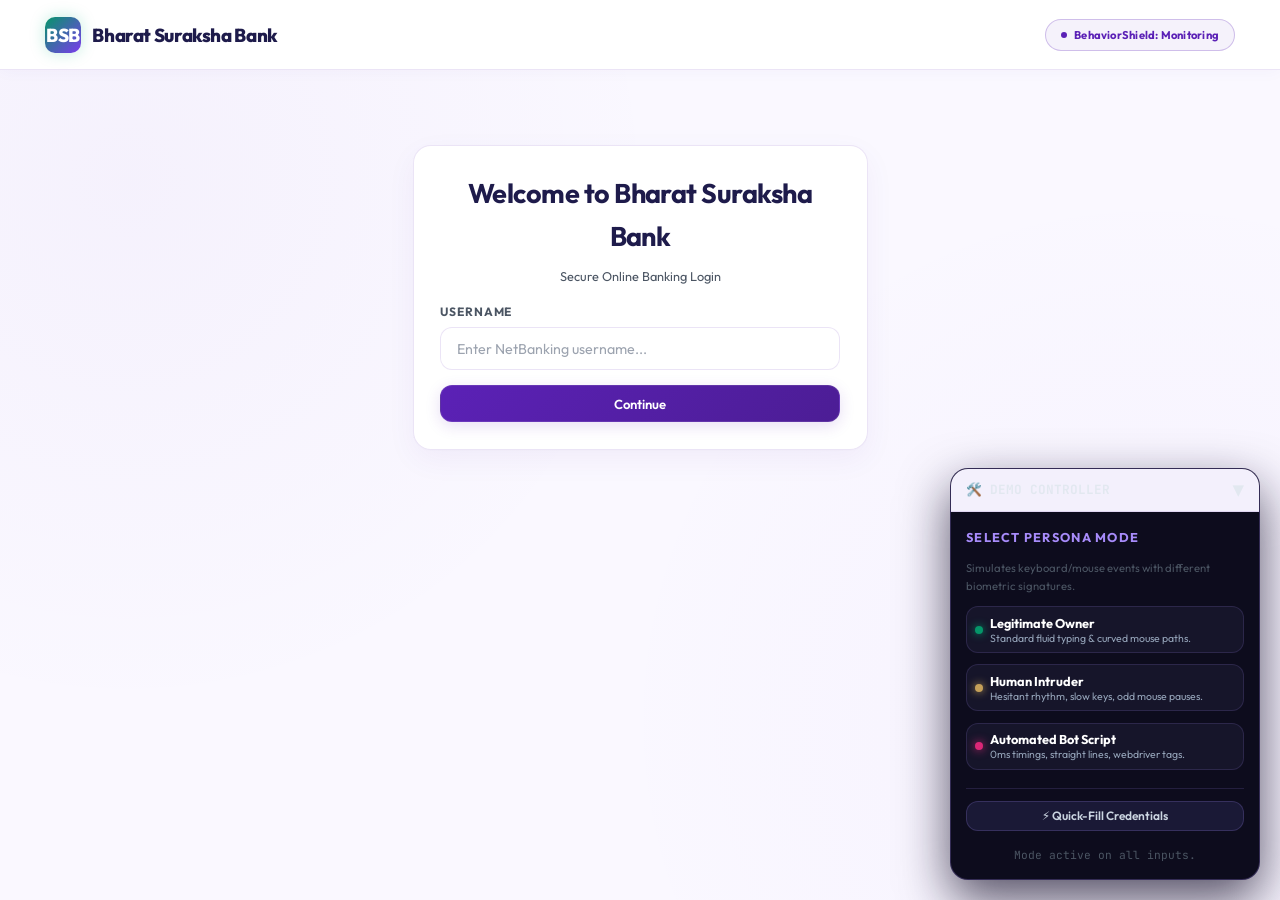
==== static/bank.html @ b4a2966f "Redesign Bharat Suraksha Bank Portal style to Deep Premium Purple & Gold, upgrade SOC Dashboard layo" ====
<!DOCTYPE html>
<html lang="en">
<head>
  <meta charset="UTF-8">
  <meta name="viewport" content="width=device-width, initial-scale=1.0">
  <title>Bharat Suraksha Bank — Premium Internet Banking</title>
  <link rel="stylesheet" href="/static/css/style.css?v=4">
  <style>
    /* Premium layout overrides */
    .bank-logo {
      width: 36px;
      height: 36px;
      border-radius: 10px;
      background: linear-gradient(135deg, var(--green), var(--cyan));
      display: flex;
      align-items: center;
      justify-content: center;
      font-weight: 800;
      color: #fff;
      box-shadow: 0 0 15px rgba(16, 185, 129, 0.25);
    }
    .bank-header {
      background: linear-gradient(180deg, #070e1b 0%, #030712 100%);
      border-bottom: 1px solid var(--border);
      padding: 1rem 2rem;
    }
    .enroll-path-canvas {
      width: 100%;
      height: 150px;
      border: 1px dashed var(--border-light);
      background: var(--bg-input);
      border-radius: var(--radius);
      margin: 1rem 0;
      position: relative;
      cursor: crosshair;
    }
    .path-label {
      position: absolute;
      top: 50%;
      left: 50%;
      transform: translate(-50%, -50%);
      color: var(--text-muted);
      pointer-events: none;
      font-size: 0.85rem;
      font-weight: 500;
    }
    /* Floating Demo Simulator Panel */
    .demo-controller {
      position: fixed;
      bottom: 20px;
      right: 20px;
      width: 310px;
      background: rgba(8, 15, 30, 0.85);
      border: 1px solid rgba(6, 182, 212, 0.25);
      box-shadow: 0 15px 45px rgba(0, 0, 0, 0.75);
      border-radius: var(--radius-lg);
      z-index: 999;
      backdrop-filter: blur(20px);
      -webkit-backdrop-filter: blur(20px);
      transition: transform 0.3s ease;
    }
    .demo-controller.collapsed {
      transform: translateY(calc(100% - 40px));
    }
    .demo-ctrl-header {
      padding: 0.6rem 1rem;
      background: var(--bg-card-alt);
      border-bottom: 1px solid var(--border);
      display: flex;
      justify-content: space-between;
      align-items: center;
      cursor: pointer;
      border-top-left-radius: calc(var(--radius-lg) - 1px);
      border-top-right-radius: calc(var(--radius-lg) - 1px);
    }
    .demo-ctrl-body {
      padding: 1rem;
      display: flex;
      flex-direction: column;
      gap: 0.75rem;
    }
    .sim-mode-btn {
      display: flex;
      align-items: center;
      gap: 0.5rem;
      padding: 0.5rem;
      background: var(--bg-input);
      border: 1px solid var(--border);
      border-radius: var(--radius);
      cursor: pointer;
      transition: all 0.2s;
      text-align: left;
      width: 100%;
    }
    .sim-mode-btn:hover {
      border-color: var(--brand);
    }
    .sim-mode-btn.active {
      border-color: var(--brand);
      background: rgba(59, 130, 246, 0.1);
    }
    .sim-mode-title {
      font-size: 0.85rem;
      font-weight: 700;
      color: var(--text-primary);
    }
    .sim-mode-desc {
      font-size: 0.7rem;
      color: var(--text-secondary);
    }
    .live-sdk-status {
      border-top: 1px solid var(--border);
      padding-top: 0.75rem;
      margin-top: 0.5rem;
    }
    /* Redesigned Fullscreen Dashboard layout */
    .dashboard-layout {
      display: flex;
      height: calc(100vh - 64px);
      overflow: hidden;
      width: 100%;
    }
    .dashboard-content-area {
      flex: 1;
      overflow-y: auto;
      padding: 2rem;
      background: var(--bg-base);
    }
    .deposit-val {
      font-size: 1.5rem;
      font-weight: 700;
      font-family: var(--font-mono);
      color: var(--text-primary);
      margin-top: 0.25rem;
    }
    .deposit-label {
      font-size: 0.75rem;
      color: var(--text-secondary);
      text-transform: uppercase;
      letter-spacing: 0.05em;
    }
  </style>
</head>
<body class="bank-page">

  <!-- Main Bank Header Navigation -->
  <header class="navbar">
    <div class="navbar-brand">
      <div class="bank-logo">BSB</div>
      <span>Bharat Suraksha Bank</span>
    </div>
    <div class="navbar-actions">
      <div class="shield-badge" id="sdk-status-badge">
        <div class="shield-dot"></div>
        <span id="sdk-status-text">BehaviorShield: Monitoring</span>
      </div>
      <button class="btn btn-ghost btn-sm" id="logout-btn" style="display: none;">Logout</button>
    </div>
  </header>

  <!-- ==========================================
       1. AUTH CONTAINER (CENTERED CARDS)
       ========================================== -->
  <div id="auth-container" style="max-width: 500px; margin: 5rem auto 0; padding: 0 1.5rem;">
    
    <!-- VIEW 0: USERNAME SEARCH & GATE -->
    <div id="username-view" class="card card-glass">
      <h2 class="mb-2 text-center">Welcome to Bharat Suraksha Bank</h2>
      <p class="text-muted text-center text-sm mb-4">Secure Online Banking Login</p>
      
      <div class="form-group mb-4">
        <label class="form-label" for="start-username">Username</label>
        <input type="text" id="start-username" class="form-input" placeholder="Enter NetBanking username..." autocomplete="off" required>
      </div>

      <button id="btn-next-step" class="btn btn-primary btn-block">Continue</button>
    </div>

    <!-- VIEW 1: ENROLLMENT WIZARD -->
    <div id="enroll-view" class="card card-glass hidden">
      <h2 class="mb-2">Biometric Enrollment</h2>
      <p class="text-muted text-sm mb-4">
        Bharat Suraksha Bank requires a one-time typing signature to secure your account. Please type the passphrase exactly as shown 5 times.
      </p>

      <div class="text-center mb-4">
        <h5 class="mb-1">Target Passphrase</h5>
        <div id="enroll-passphrase-display" class="text-mono text-brand fw-700 text-xl" style="background: var(--bg-surface); padding: 0.6rem; border-radius: var(--radius);">
          SecureAuth@India1
        </div>
      </div>

      <div class="form-group mb-3">
        <div class="flex justify-between items-center">
          <label class="form-label" for="enroll-input">Type passphrase</label>
          <span class="text-mono text-xs text-secondary" id="enroll-progress-text">Sample 0/5</span>
        </div>
        <input type="text" id="enroll-input" class="form-input text-center text-mono" autocomplete="off" placeholder="Type here and press Enter...">
      </div>

      <div class="score-bar mb-4">
        <div id="enroll-progress-bar" class="score-bar-fill green" style="width: 0%;"></div>
      </div>

      <!-- Mouse tracing container -->
      <div id="enroll-mouse-step" class="hidden mt-4">
        <h5 class="mb-1">Biometric Mouse Calibration</h5>
        <p class="text-muted text-xs">Trace the curved coordinate path from START to END to record cursor rhythm.</p>
        <div class="enroll-path-canvas" id="mouse-path-area" style="overflow: hidden;">
          <span class="path-label" id="path-instruction-label" style="font-family: var(--font-mono); font-size: 0.72rem; text-transform: uppercase; letter-spacing: 0.1em; color: var(--cyan); z-index: 10;">Trace curve left to right</span>
          <svg viewBox="0 0 560 150" width="100%" height="150" style="position: absolute; top:0; left:0;">
            <!-- Grid Lines -->
            <line x1="0" y1="25" x2="560" y2="25" stroke="rgba(6, 182, 212, 0.06)" stroke-width="1"/>
            <line x1="0" y1="50" x2="560" y2="50" stroke="rgba(6, 182, 212, 0.06)" stroke-width="1"/>
            <line x1="0" y1="75" x2="560" y2="75" stroke="rgba(6, 182, 212, 0.09)" stroke-width="1"/>
            <line x1="0" y1="100" x2="560" y2="100" stroke="rgba(6, 182, 212, 0.06)" stroke-width="1"/>
            <line x1="0" y1="125" x2="560" y2="125" stroke="rgba(6, 182, 212, 0.06)" stroke-width="1"/>
            
            <line x1="80" y1="0" x2="80" y2="150" stroke="rgba(6, 182, 212, 0.06)" stroke-width="1"/>
            <line x1="160" y1="0" x2="160" y2="150" stroke="rgba(6, 182, 212, 0.06)" stroke-width="1"/>
            <line x1="240" y1="0" x2="240" y2="150" stroke="rgba(6, 182, 212, 0.06)" stroke-width="1"/>
            <line x1="320" y1="0" x2="320" y2="150" stroke="rgba(6, 182, 212, 0.06)" stroke-width="1"/>
            <line x1="400" y1="0" x2="400" y2="150" stroke="rgba(6, 182, 212, 0.06)" stroke-width="1"/>
            <line x1="480" y1="0" x2="480" y2="150" stroke="rgba(6, 182, 212, 0.06)" stroke-width="1"/>

            <!-- S-Curve Path -->
            <path id="calibration-svg-path" d="M 40 75 Q 150 20 280 75 T 520 75" stroke="var(--border-bright)" stroke-width="2.5" fill="none" stroke-dasharray="6 4"/>
            
            <!-- START radar marker -->
            <circle cx="40" cy="75" r="18" stroke="var(--cyan)" stroke-width="1" fill="none" stroke-dasharray="4 2" style="opacity: 0.5; transform-origin: 40px 75px; animation: spin 8s linear infinite;"/>
            <circle id="calibration-ball" cx="40" cy="75" r="9" fill="var(--cyan)" style="box-shadow: 0 0 10px var(--cyan);"/>
            <text x="22" y="106" fill="var(--cyan)" font-family="var(--font-mono)" font-size="9" font-weight="700" letter-spacing="0.05em">START</text>

            <!-- END radar marker -->
            <circle cx="520" cy="75" r="18" stroke="var(--brand)" stroke-width="1" fill="none" stroke-dasharray="4 2" style="opacity: 0.5; transform-origin: 520px 75px; animation: spin 8s linear infinite;"/>
            <circle cx="520" cy="75" r="9" fill="var(--brand)"/>
            <text x="506" y="106" fill="var(--brand)" font-family="var(--font-mono)" font-size="9" font-weight="700" letter-spacing="0.05em">END</text>
            
            <!-- Dynamic user drawing trace -->
            <path id="dynamic-trace-path" d="" stroke="var(--green)" stroke-width="2.5" fill="none" style="opacity: 0.8; stroke-linecap: round;"/>
          </svg>
        </div>
        <div id="calibration-success" class="text-sm text-center text-mono hidden" style="color: var(--green); font-weight: 700;">✓ Mouse signature calibrated successfully</div>
      </div>

      <div class="flex gap-3 mt-4">
        <button id="enroll-cancel" class="btn btn-secondary btn-block">Back</button>
        <button id="enroll-complete-btn" class="btn btn-primary btn-block" disabled>Register Profile</button>
      </div>
    </div>

    <!-- VIEW 2: LOGIN VIEW -->
    <div id="login-view" class="card card-glass hidden">
      <h2 class="mb-2 text-center">Verify Credentials</h2>
      <p id="login-message" class="text-muted text-center text-sm mb-4">Complete authentication to enter.</p>
      
      <div class="form-group mb-3">
        <label class="form-label" for="login-username-readonly">Username</label>
        <input type="text" id="login-username-readonly" class="form-input" readonly>
      </div>

      <div class="form-group mb-4">
        <label class="form-label" for="login-password">Passphrase</label>
        <input type="password" id="login-password" class="form-input text-mono" placeholder="Type enrolled passphrase..." autocomplete="off" required>
      </div>

      <div class="flex gap-3">
        <button id="login-back" class="btn btn-secondary btn-block">Back</button>
        <button id="login-submit" class="btn btn-primary btn-block">Log In</button>
      </div>
    </div>

  </div>

  <!-- ==========================================
       2. REDESIGNED FULL DASHBOARD CONTAINER
       ========================================== -->
  <div id="portal-view" class="dashboard-layout hidden">
    
    <!-- Left Navigation Menu -->
    <aside class="sidebar bank-nav-sidebar">
      <div class="sidebar-header" style="margin-top: 0;">NetBanking Menu</div>
      <nav class="sidebar-nav">
        <div class="bank-sidebar-item active" id="tab-nav-dashboard">
          🏠 Overview Dashboard
        </div>
        <div class="bank-sidebar-item" id="tab-nav-transfer">
          💸 Send Money
        </div>
        <div class="bank-sidebar-item" id="tab-nav-payees">
          👥 Manage Payees
        </div>
        <div class="bank-sidebar-item" id="tab-nav-statements">
          📄 Account Statements
        </div>
      </nav>

      <!-- Mini Security Health Widget -->
      <div class="mini-security-widget mt-8">
        <div class="flex justify-between items-center mb-2">
          <span class="text-xs fw-600 text-secondary uppercase">Behavior Shield</span>
          <span id="live-risk-badge" class="badge badge-green">Green</span>
        </div>
        <div class="flex items-end gap-1 mb-2">
          <span id="live-risk-score" class="score-number green" style="font-size: 2rem;">0.0</span>
          <span class="text-muted text-xs">/ 100</span>
        </div>
        <div class="score-bar">
          <div id="live-risk-bar" class="score-bar-fill green" style="width: 0%;"></div>
        </div>
        <div class="text-xs text-muted mt-2 text-mono">
          Sampling every <span id="live-interval-text">30</span>s
        </div>
      </div>
    </aside>

    <!-- Main Content Panel -->
    <main class="dashboard-content-area">
      
      <!-- TAB 1: OVERVIEW DASHBOARD -->
      <div id="page-dashboard" class="flex flex-col gap-6">
        
        <!-- Welcome banner -->
        <div class="card card-glass" style="background: linear-gradient(90deg, #0d2354 0%, #081224 100%);">
          <h2 style="color: #fff;">Welcome back, <span id="hello-user">Customer</span></h2>
          <p class="text-sm text-secondary">Secured continuously by Solaris BehaviorShield. Last login: Today from registered device.</p>
        </div>

        <!-- Account Sum Grid -->
        <div class="bank-summary-grid">
          <div class="deposit-card">
            <span class="deposit-label">Savings Account (Primary)</span>
            <div class="deposit-val balance-amount">₹ 4,23,891.50</div>
            <p class="text-xs text-muted mt-1">A/C: ******7129</p>
          </div>
          <div class="deposit-card">
            <span class="deposit-label">Current Account (Business)</span>
            <div class="deposit-val">₹ 12,85,910.00</div>
            <p class="text-xs text-muted mt-1">A/C: ******8904</p>
          </div>
          <div class="deposit-card">
            <span class="deposit-label">Vishwa Term Deposit</span>
            <div class="deposit-val">₹ 5,00,000.00</div>
            <p class="text-xs text-muted mt-1">Matures: 12 Dec 2026</p>
          </div>
        </div>

        <!-- Layout column splitting -->
        <div class="grid-2">
          
          <!-- Recent Transactions -->
          <div class="card">
            <h4 class="mb-3">Recent Transactions</h4>
            <table class="data-table">
              <thead>
                <tr>
                  <th>Date</th>
                  <th>Details</th>
                  <th>Amount</th>
                  <th>Status</th>
                </tr>
              </thead>
              <tbody id="transaction-rows">
                <!-- Injected dynamically -->
              </tbody>
            </table>
          </div>

          <!-- Quick Actions / Utilities -->
          <div class="card">
            <h4 class="mb-3">Quick Utilities</h4>
            <div class="quick-actions">
              <button class="quick-action-btn" onclick="switchBankTab('transfer')">
                <span class="icon">💸</span>
                <span>Send Money</span>
              </button>
              <button class="quick-action-btn" onclick="switchBankTab('payees')">
                <span class="icon">➕</span>
                <span>Add Payee</span>
              </button>
              <button class="quick-action-btn" onclick="switchBankTab('statements')">
                <span class="icon">📄</span>
                <span>Statements</span>
              </button>
              <button class="quick-action-btn" id="btn-mock-support" onclick="alert('Secured session support connected.')">
                <span class="icon">📞</span>
                <span>Help Desk</span>
              </button>
            </div>

            <!-- Loan summary box -->
            <div class="mt-4 p-4" style="background: var(--bg-card-alt); border-radius: var(--radius-lg); border: 1px solid var(--border);">
              <div class="flex justify-between text-sm mb-1">
                <strong>Home Loan Repayment</strong>
                <span class="text-mono">₹ 14,35,000 / ₹ 20,000,000</span>
              </div>
              <div class="score-bar">
                <div class="score-bar-fill blue" style="width: 71%;"></div>
              </div>
            </div>
          </div>

        </div>
      </div>

      <!-- TAB 2: SEND MONEY -->
      <div id="page-transfer" class="card card-glass hidden" style="max-width: 650px;">
        <h2 class="mb-2">Fund Transfer Portal</h2>
        <p class="text-sm text-secondary mb-4">Transfer funds instantly via IMPS, NEFT, or RTGS.</p>

        <div class="form-group mb-3">
          <label class="form-label">Transfer Method</label>
          <select id="tx-method" class="form-input">
            <option value="IMPS">IMPS (Immediate Transfer)</option>
            <option value="NEFT">NEFT (National Electronic Fund Transfer)</option>
            <option value="RTGS">RTGS (Large Value Transfer)</option>
          </select>
        </div>

        <div class="form-group mb-3">
          <label class="form-label">Select Registered Payee</label>
          <select id="tx-payee-select" class="form-input">
            <!-- Loaded dynamically from registry -->
          </select>
        </div>

        <div class="form-group mb-3">
          <label class="form-label" for="tx-amount">Transfer Amount (INR)</label>
          <input type="number" id="tx-amount" class="form-input text-mono" placeholder="₹ Enter amount to transfer..." autocomplete="off">
        </div>

        <div class="form-group mb-4">
          <label class="form-label" for="tx-desc">Description / Remarks</label>
          <input type="text" id="tx-desc" class="form-input" placeholder="e.g., Monthly Rent Payment" autocomplete="off">
        </div>

        <button id="tx-submit" class="btn btn-primary btn-block">Authorize & Transfer Funds</button>
      </div>

      <!-- TAB 3: MANAGE PAYEES -->
      <div id="page-payees" class="flex flex-col gap-6 hidden">
        <div class="card card-glass" style="max-width: 600px;">
          <h2 class="mb-2">Add New Payee</h2>
          <p class="text-sm text-secondary mb-4">Register new accounts for transaction routing.</p>

          <div class="form-group mb-3">
            <label class="form-label" for="new-payee-name">Payee Account Name</label>
            <input type="text" id="new-payee-name" class="form-input" placeholder="Enter full name..." autocomplete="off">
          </div>

          <div class="form-group mb-3">
            <label class="form-label" for="new-payee-account">Account Number</label>
            <input type="text" id="new-payee-account" class="form-input text-mono" placeholder="Enter bank account number..." autocomplete="off">
          </div>

          <div class="form-group mb-3">
            <label class="form-label" for="new-payee-ifsc">IFSC Code</label>
            <input type="text" id="new-payee-ifsc" class="form-input text-mono" placeholder="e.g. SBIN0001802" autocomplete="off">
          </div>

          <div class="form-group mb-4">
            <label class="form-label" for="new-payee-limit">Maximum Transfer Limit (INR)</label>
            <input type="number" id="new-payee-limit" class="form-input text-mono" placeholder="e.g. 50000" autocomplete="off">
          </div>

          <button id="btn-add-payee" class="btn btn-primary btn-block">Register Payee</button>
        </div>

        <div class="card">
          <h3 class="mb-3">Registered Payee List</h3>
          <div class="payee-grid" id="payee-list-container">
            <!-- Loaded dynamically -->
          </div>
        </div>
      </div>

      <!-- TAB 4: ACCOUNT STATEMENTS -->
      <div id="page-statements" class="flex flex-col gap-4 hidden">
        <div class="card">
          <h2 class="mb-1">Detailed Account Statement</h2>
          <p class="text-sm text-secondary mb-4">Query and search transaction histories.</p>

          <!-- Filter bar -->
          <div class="statement-filter-bar">
            <div class="form-group" style="flex: 1; min-width: 200px;">
              <input type="text" id="stmt-search" class="form-input" placeholder="Search description..." autocomplete="off">
            </div>
            <div class="form-group" style="min-width: 150px;">
              <select id="stmt-filter" class="form-input">
                <option value="ALL">All Transactions</option>
                <option value="DEBIT">Debit Entries Only</option>
                <option value="CREDIT">Credit Entries Only</option>
              </select>
            </div>
            <button id="stmt-download" class="btn btn-secondary">📥 Mock PDF Statement</button>
          </div>

          <!-- Statements table -->
          <table class="data-table">
            <thead>
              <tr>
                <th>Transaction Date</th>
                <th>Transaction Reference ID</th>
                <th>Description</th>
                <th>Debit (₹)</th>
                <th>Credit (₹)</th>
                <th>Result</th>
              </tr>
            </thead>
            <tbody id="statements-table-body">
              <!-- Loaded dynamically -->
            </tbody>
          </table>
        </div>
      </div>

    </main>

  </div>

  <!-- ==========================================
       3. FLOATING DEVELOPER SIMULATOR PANEL
       ========================================== -->
  <aside class="demo-controller" id="demo-widget">
    <div class="demo-ctrl-header" id="demo-widget-toggle">
      <span class="text-mono fw-700 text-sm">🛠️ DEMO CONTROLLER</span>
      <span id="demo-toggle-icon">▼</span>
    </div>
    
    <div class="demo-ctrl-body">
      <h5 class="mb-1">Select Persona Mode</h5>
      <p class="text-muted text-xs">Simulates keyboard/mouse events with different biometric signatures.</p>

      <button class="sim-mode-btn active" data-persona="owner">
        <span class="status-dot dot-green"></span>
        <div>
          <div class="sim-mode-title">Legitimate Owner</div>
          <div class="sim-mode-desc">Standard fluid typing & curved mouse paths.</div>
        </div>
      </button>

      <button class="sim-mode-btn" data-persona="intruder">
        <span class="status-dot dot-amber"></span>
        <div>
          <div class="sim-mode-title">Human Intruder</div>
          <div class="sim-mode-desc">Hesitant rhythm, slow keys, odd mouse pauses.</div>
        </div>
      </button>

      <button class="sim-mode-btn" data-persona="bot">
        <span class="status-dot dot-red"></span>
        <div>
          <div class="sim-mode-title">Automated Bot Script</div>
          <div class="sim-mode-desc">0ms timings, straight lines, webdriver tags.</div>
        </div>
      </button>

      <div class="live-sdk-status">
        <button id="btn-quick-fill" class="btn btn-secondary btn-sm btn-block">⚡ Quick-Fill Credentials</button>
        <div id="sim-telemetry-hud" class="mt-2 p-2 text-xs text-mono" style="background: var(--bg-input); border: 1px solid var(--border); border-radius: var(--radius-sm); color: var(--cyan); display: none;">
          <div class="flex justify-between"><span>Key Speed:</span><span><strong id="sim-key-speed">-</strong> CPM</span></div>
          <div class="flex justify-between"><span>Avg Dwell:</span><span><strong id="sim-avg-dwell">-</strong> ms</span></div>
        </div>
      </div>
      
      <div class="text-xs text-muted text-center text-mono mt-1">
        Mode active on all inputs.
      </div>
    </div>
  </aside>

  <!-- ==========================================
       4. MODAL OVERLAYS (FREEZE, CHALLENGE, OTP)
       ========================================== -->

  <!-- Fullscreen Matrix Freeze -->
  <div id="freeze-overlay" class="freeze-overlay hidden">
    <div class="freeze-box">
      <div class="freeze-icon">🚨</div>
      <h2>Session Frozen</h2>
      <p>Continuous biometric checks detected highly anomalous keystroke and mouse rhythms during this session.</p>
      <p class="text-sm">Bharat Suraksha Bank security engine has locked this session to prevent fraud. Please contact customer care.</p>
      <div class="hotline">FRAUD HOTLINE: 1800-420-SHIELD</div>
      <div class="mt-4">
        <button class="btn btn-secondary btn-sm" id="btn-freeze-reset">Return to Login</button>
      </div>
    </div>
  </div>

  <!-- Amber Mid Passphrase Challenge -->
  <div id="challenge-backdrop" class="challenge-modal-backdrop hidden">
    <div class="challenge-modal">
      <h3>Identity Verification</h3>
      <p>Due to a change in your typing rhythm, please verify your identity by re-typing the baseline passphrase:</p>
      <div class="text-mono text-center text-brand fw-700 mb-4" style="background: var(--bg-surface); padding: 0.5rem; border-radius: var(--radius); font-size: 1.2rem;">
        SecureAuth@India1
      </div>
      <div class="form-group mb-4">
        <input type="text" id="challenge-input" class="form-input text-center text-mono" placeholder="Type baseline passphrase here..." autocomplete="off">
        <div id="challenge-error" class="text-sm text-brand mt-1 hidden" style="color: var(--red);">Verification failed. Try again.</div>
      </div>
      <div class="flex justify-between items-center">
        <span class="text-xs text-muted" id="challenge-attempts">Attempts remaining: 3</span>
        <button id="challenge-submit-btn" class="btn btn-primary btn-sm">Verify Identity</button>
      </div>
    </div>
  </div>

  <!-- Amber High OTP Modal -->
  <div id="otp-backdrop" class="challenge-modal-backdrop hidden">
    <div class="challenge-modal" style="border-color: var(--amber);">
      <h3>Enhanced Verification Required</h3>
      <p>Due to suspicious session activity, a one-time passcode (OTP) has been sent to your registered mobile.</p>
      <div class="form-group mb-4">
        <input type="text" id="otp-input" class="form-input text-center text-mono" placeholder="------" maxlength="6" autocomplete="off" style="font-size: 1.5rem; letter-spacing: 0.5em;">
        <div id="otp-error" class="text-sm text-brand mt-1 hidden" style="color: var(--red);">Invalid verification code. Try again.</div>
      </div>
      <div class="flex justify-between items-center">
        <button id="otp-cancel-btn" class="btn btn-ghost btn-sm">Cancel</button>
        <button id="otp-submit-btn" class="btn btn-primary btn-sm">Submit Code</button>
      </div>
    </div>
  </div>

  <!-- Script tags -->
  <script src="/static/js/sdk.js?v=3"></script>
  <script src="/static/js/bank.js?v=3"></script>

</body>
</html>
---- static/css/style.css ----
/* ============================================================================
   BehaviorShield — style.css
   Vanguard Cyber HUD & Purple Fintech Design System
   Team SOLARIS | Cyber Security Hackathon 2026 | MNNIT Allahabad
   ============================================================================ */

@import url('https://fonts.googleapis.com/css2?family=Outfit:wght@300;400;500;600;700;800;900&family=JetBrains+Mono:wght@400;500;700&display=swap');

/* ============================================================================
   DESIGN TOKENS (Default: Dashboard-page Enterprise Dark Theme)
   ============================================================================ */
:root {
  /* --- Colors --- */
  --bg-base:        #080f1d;
  --bg-surface:     #0c1527;
  --bg-card:        rgba(17, 27, 50, 0.7);
  --bg-card-alt:    rgba(30, 41, 59, 0.45);
  --bg-input:       #030914;
  --bg-overlay:     rgba(8, 15, 29, 0.95);

  /* --- Cyber Accent Neons --- */
  --brand:          #3b82f6; /* Cyber Blue */
  --brand-dim:      #1d4ed8;
  --brand-glow:     rgba(59, 130, 246, 0.3);
  
  --cyan:           #06b6d4; /* Tech Cyan */
  --cyan-dim:       #0891b2;
  --cyan-glow:      rgba(6, 182, 212, 0.3);
  
  --indigo:         #6366f1; /* WebSocket Purple */
  --indigo-glow:    rgba(99, 102, 241, 0.25);

  /* --- Threat level metrics --- */
  --green:          #10b981; /* Secure Green */
  --green-dim:      #059669;
  --green-glow:     rgba(16, 185, 129, 0.25);
  
  --amber:          #f59e0b; /* Alert Amber */
  --amber-dim:      #d97706;
  --amber-glow:     rgba(245, 158, 11, 0.25);
  
  --orange:         #f97316; /* Restricted Orange */
  --orange-glow:    rgba(249, 115, 22, 0.35);
  
  --red:            #f43f5e; /* Critical Red */
  --red-dim:        #e11d48;
  --red-glow:       rgba(244, 63, 94, 0.35);
  --red-critical:   #881337;

  /* --- Text --- */
  --text-primary:   #f8fafc;
  --text-secondary: #94a3b8;
  --text-muted:     #475569;
  --text-faint:     #1e293b;

  /* --- Typography --- */
  --font-sans:      'Outfit', system-ui, -apple-system, sans-serif;
  --font-mono:      'JetBrains Mono', monospace;

  /* --- Border Colors --- */
  --border:         rgba(30, 58, 138, 0.4);
  --border-light:   rgba(59, 130, 246, 0.2);
  --border-bright:  rgba(6, 182, 212, 0.45);

  /* --- Sizing --- */
  --radius-sm:      6px;
  --radius:         12px;
  --radius-lg:      18px;
  --radius-xl:      28px;

  /* --- Shadows & Glows --- */
  --shadow-card:    0 8px 32px 0 rgba(0, 0, 0, 0.6);
  --shadow-glow:    0 0 25px var(--brand-glow);
  --shadow-cyan:    0 0 25px var(--cyan-glow);
  --shadow-red:     0 0 25px var(--red-glow);
}

/* ============================================================================
   SPECIFIC LIGHT THEME FOR THE BANK PORTAL SIMULATOR (Purple & Gold Fintech)
   ============================================================================ */
.bank-page {
  /* --- Backgrounds --- */
  --bg-base:        #faf8ff; /* Soft lavender-tinted white */
  --bg-surface:     #ffffff; /* Clean white */
  --bg-card:        rgba(255, 255, 255, 0.95); /* Pure white glass */
  --bg-card-alt:    #f3f0fc; /* Light lavender-gray */
  --bg-input:       #ffffff; /* White input fields */
  --bg-overlay:     rgba(15, 10, 30, 0.85); /* Slightly darker overlay for dramatic lock overlay */
  
  /* --- Primary Purple Branding --- */
  --brand:          #5b21b6; /* Premium Fintech Purple */
  --brand-dim:      #4c1d95; /* Deep Violet */
  --brand-glow:     rgba(91, 33, 182, 0.15);
  --cyan:           #7c3aed; /* Secondary purple accent */
  --cyan-dim:       #6d28d9;
  --cyan-glow:      rgba(124, 58, 237, 0.15);
  --indigo:         #a78bfa; /* Lavender accent */
  
  /* --- Secure Green & Gold/Champagne Accents --- */
  --green:          #059669; /* Safe Forest Green */
  --green-dim:      #047857;
  --green-glow:     rgba(5, 150, 105, 0.12);
  
  --amber:          #c5a059; /* Banking Platinum Gold */
  --amber-dim:      #b08a40;
  --amber-glow:     rgba(197, 160, 89, 0.15);
  
  --orange:         #d97706; /* Warning Gold */
  --red:            #db2777; /* Premium Pink-Red */
  --red-dim:        #be185d;
  --red-glow:       rgba(219, 39, 119, 0.15);
  
  /* --- Dark readable charcoal text --- */
  --text-primary:   #1e1b4b; /* Deep purple-charcoal */
  --text-secondary: #4b5563; /* Neutral Slate Gray */
  --text-muted:     #9ca3af;
  --text-faint:     #e5e7eb;
  
  /* --- Borders --- */
  --border:         rgba(91, 33, 182, 0.12); /* Soft purple borders */
  --border-light:   rgba(91, 33, 182, 0.22);
  --border-bright:  rgba(109, 40, 217, 0.4);
  
  /* --- Shadows & Elevations --- */
  --shadow-card:    0 10px 30px 0 rgba(76, 29, 149, 0.05), 0 1px 3px 0 rgba(0, 0, 0, 0.02);
  --shadow-glow:    0 0 20px rgba(109, 40, 217, 0.1);
  --shadow-cyan:    0 0 20px rgba(124, 58, 237, 0.1);
  --shadow-red:     0 0 20px rgba(219, 39, 119, 0.1);
}

/* ============================================================================
   RESET & GLOBAL BASE
   ============================================================================ */
*, *::before, *::after {
  box-sizing: border-box;
  margin: 0;
  padding: 0;
}

html {
  scroll-behavior: smooth;
  font-size: 15px;
}

body {
  font-family: var(--font-sans);
  background: var(--bg-base);
  background-image: 
    radial-gradient(circle at 10% 20%, rgba(59, 130, 246, 0.04) 0%, transparent 40%),
    radial-gradient(circle at 90% 80%, rgba(99, 102, 241, 0.04) 0%, transparent 40%);
  color: var(--text-primary);
  line-height: 1.6;
  min-height: 100vh;
  overflow-x: hidden;
  -webkit-font-smoothing: antialiased;
}

body.bank-page {
  background-image: 
    radial-gradient(circle at 10% 20%, rgba(91, 33, 182, 0.03) 0%, transparent 40%),
    radial-gradient(circle at 90% 80%, rgba(124, 58, 237, 0.03) 0%, transparent 40%);
}

/* --- Scrollbar Customization --- */
::-webkit-scrollbar {
  width: 7px;
  height: 7px;
}
::-webkit-scrollbar-track {
  background: var(--bg-base);
}
::-webkit-scrollbar-thumb {
  background: rgba(30, 58, 138, 0.5);
  border-radius: 99px;
  border: 1px solid var(--border-light);
}
.bank-page::-webkit-scrollbar-thumb {
  background: rgba(91, 33, 182, 0.2);
  border-color: rgba(91, 33, 182, 0.1);
}
::-webkit-scrollbar-thumb:hover {
  background: var(--brand);
  box-shadow: 0 0 8px var(--brand-glow);
}

a {
  color: var(--cyan);
  text-decoration: none;
  transition: all 0.2s ease;
  font-weight: 500;
}
a:hover {
  color: var(--brand);
  text-shadow: 0 0 8px var(--brand-glow);
}
.bank-page a {
  color: var(--brand);
}
.bank-page a:hover {
  color: var(--cyan);
}

input, textarea, select, button {
  font-family: inherit;
  font-size: inherit;
}

/* ============================================================================
   TYPOGRAPHY
   ============================================================================ */
h1 { font-size: 2.5rem; font-weight: 800; letter-spacing: -0.04em; line-height: 1.1; }
h2 { font-size: 1.8rem; font-weight: 700; letter-spacing: -0.02em; }
h3 { font-size: 1.3rem; font-weight: 600; letter-spacing: -0.01em; }
h4 { font-size: 1.05rem; font-weight: 600; }
h5 { font-size: 0.85rem; font-weight: 700; text-transform: uppercase; letter-spacing: 0.1em; color: var(--cyan); }

.text-mono { font-family: var(--font-mono); }
.text-muted { color: var(--text-secondary); }
.text-faint { color: var(--text-muted); }
.text-sm { font-size: 0.85rem; }
.text-xs { font-size: 0.75rem; }
.text-lg { font-size: 1.15rem; }
.text-xl { font-size: 1.4rem; }
.text-brand { color: var(--brand); }
.text-cyan { color: var(--cyan); }
.fw-800 { font-weight: 800; }
.fw-700 { font-weight: 700; }
.fw-600 { font-weight: 600; }
.text-center { text-align: center; }

/* ============================================================================
   GRID & LAYOUT UTILITIES
   ============================================================================ */
.container { max-width: 1320px; margin: 0 auto; padding: 0 2rem; }
.flex { display: flex; }
.flex-col { flex-direction: column; }
.items-center { align-items: center; }
.justify-between { justify-content: space-between; }
.justify-center { justify-content: center; }
.gap-1 { gap: 0.25rem; } .gap-2 { gap: 0.5rem; } .gap-3 { gap: 0.75rem; }
.gap-4 { gap: 1rem; }    .gap-6 { gap: 1.5rem; } .gap-8 { gap: 2rem; }

.grid-2 { display: grid; grid-template-columns: repeat(2, 1fr); gap: 1.5rem; }
.grid-3 { display: grid; grid-template-columns: repeat(3, 1fr); gap: 1.5rem; }
.grid-4 { display: grid; grid-template-columns: repeat(4, 1fr); gap: 1.5rem; }
.w-full { width: 100%; }

.mt-1 { margin-top: 0.25rem; } .mt-2 { margin-top: 0.5rem; }
.mt-3 { margin-top: 0.75rem; }  .mt-4 { margin-top: 1rem; }
.mt-6 { margin-top: 1.5rem; }  .mt-8 { margin-top: 2rem; }
.mb-2 { margin-bottom: 0.5rem; } .mb-4 { margin-bottom: 1rem; } .mb-6 { margin-bottom: 1.5rem; }
.p-4 { padding: 1rem; } .p-6 { padding: 1.5rem; }
.hidden { display: none !important; }

/* ============================================================================
   CARD COMPONENT
   ============================================================================ */
.card {
  background: var(--bg-card);
  backdrop-filter: blur(16px);
  -webkit-backdrop-filter: blur(16px);
  border: 1px solid var(--border);
  border-radius: var(--radius-lg);
  padding: 1.75rem;
  box-shadow: var(--shadow-card);
  position: relative;
  transition: border-color 0.3s ease, box-shadow 0.3s ease, transform 0.2s ease;
  overflow: hidden;
}

/* Cyber corner decoration only active on dashboard page */
.card::before {
  content: '';
  position: absolute;
  top: 0; left: 0;
  width: 12px; height: 12px;
  border-top: 2px solid rgba(59, 130, 246, 0.4);
  border-left: 2px solid rgba(59, 130, 246, 0.4);
  pointer-events: none;
  border-top-left-radius: var(--radius-lg);
}
.bank-page .card::before {
  display: none; /* Hide raw cyber corners on bank simulator portal */
}

.card:hover {
  border-color: var(--border-light);
  box-shadow: var(--shadow-card);
}
.dashboard-page .card:hover {
  border-color: rgba(59, 130, 246, 0.35);
  box-shadow: var(--shadow-card), 0 0 20px rgba(59, 130, 246, 0.08);
}
.bank-page .card:hover {
  border-color: rgba(91, 33, 182, 0.25);
  box-shadow: 0 12px 35px 0 rgba(76, 29, 149, 0.08);
}

.card-glass {
  background: var(--bg-card);
}
.dashboard-page .card-glass {
  background: rgba(8, 15, 30, 0.75);
  border: 1px solid rgba(6, 182, 212, 0.25);
  box-shadow: var(--shadow-card), 0 8px 32px 0 rgba(6, 182, 212, 0.03);
}
.dashboard-page .card-glass::before {
  border-top: 2px solid var(--cyan);
  border-left: 2px solid var(--cyan);
}

.card-glow {
  border-color: var(--brand);
}

.card-header {
  display: flex;
  align-items: center;
  justify-content: space-between;
  margin-bottom: 1.25rem;
  padding-bottom: 0.85rem;
  border-bottom: 1px dashed var(--border);
}

/* ============================================================================
   BUTTONS
   ============================================================================ */
.btn {
  display: inline-flex;
  align-items: center;
  justify-content: center;
  gap: 0.5rem;
  padding: 0.65rem 1.4rem;
  border-radius: var(--radius);
  border: 1px solid transparent;
  font-weight: 600;
  font-size: 0.875rem;
  cursor: pointer;
  transition: all 0.25s cubic-bezier(0.4, 0, 0.2, 1);
  white-space: nowrap;
  text-decoration: none;
  position: relative;
  overflow: hidden;
}

.btn:active {
  transform: scale(0.96);
}

.btn-primary {
  background: linear-gradient(135deg, var(--brand), var(--brand-dim));
  color: #fff;
  border: 1px solid rgba(255, 255, 255, 0.1);
  box-shadow: 0 4px 15px var(--brand-glow);
}
.btn-primary:hover {
  background: linear-gradient(135deg, var(--cyan-dim), var(--brand));
  box-shadow: 0 0 20px var(--brand-glow);
  transform: translateY(-1px);
}
/* Shining sweep animation */
.btn-primary::after {
  content: '';
  position: absolute;
  top: -50%; left: -60%; width: 30%; height: 200%;
  background: rgba(255, 255, 255, 0.15);
  transform: rotate(35deg);
  transition: all 0.5s ease;
  pointer-events: none;
}
.btn-primary:hover::after {
  left: 130%;
}

.btn-secondary {
  background: var(--bg-card-alt);
  color: var(--text-primary);
  border: 1px solid var(--border-light);
}
.btn-secondary:hover {
  border-color: var(--brand);
  color: var(--brand);
}
.bank-page .btn-secondary {
  background: #ffffff;
  color: var(--brand);
  border: 1px solid var(--border);
}
.bank-page .btn-secondary:hover {
  border-color: var(--brand);
  background: rgba(91, 33, 182, 0.02);
  box-shadow: 0 0 10px rgba(91, 33, 182, 0.08);
}

.btn-danger {
  background: linear-gradient(135deg, var(--red), var(--red-dim));
  color: #fff;
  border: 1px solid rgba(244, 63, 94, 0.3);
  box-shadow: 0 4px 15px var(--red-glow);
}
.btn-danger:hover {
  box-shadow: 0 0 20px var(--red-glow);
  transform: translateY(-1px);
}

.btn-ghost {
  background: transparent;
  color: var(--text-secondary);
  border: 1px solid var(--border);
}
.btn-ghost:hover {
  color: var(--text-primary);
  border-color: var(--border-bright);
}

.btn-sm { padding: 0.45rem 1rem; font-size: 0.8rem; }
.btn-lg { padding: 0.85rem 2.2rem; font-size: 1rem; border-radius: var(--radius-lg); }
.btn-block { width: 100%; }

.btn:disabled {
  opacity: 0.4;
  cursor: not-allowed;
  transform: none !important;
  box-shadow: none !important;
}

/* ============================================================================
   FORM INPUTS
   ============================================================================ */
.form-group { display: flex; flex-direction: column; gap: 0.45rem; }
.form-label {
  font-size: 0.8rem;
  font-weight: 700;
  color: var(--text-secondary);
  text-transform: uppercase;
  letter-spacing: 0.08em;
}

.form-input {
  background: var(--bg-input);
  border: 1px solid var(--border);
  border-radius: var(--radius);
  padding: 0.75rem 1.1rem;
  color: var(--text-primary);
  font-size: 0.95rem;
  transition: all 0.2s ease;
  width: 100%;
}
.form-input:focus {
  outline: none;
  border-color: var(--brand);
  box-shadow: 0 0 0 3px var(--brand-glow);
}
.form-input::placeholder { color: var(--text-muted); }

/* Typing fields get active outline color */
.form-input.typing-active {
  border-color: var(--cyan);
  box-shadow: 0 0 10px var(--cyan-glow);
}

select.form-input {
  cursor: pointer;
  appearance: none;
  background-image: url("data:image/svg+xml;charset=UTF-8,%3Csvg xmlns='http://www.w3.org/2000/svg' width='24' height='24' viewBox='0 0 24 24' fill='none' stroke='%236d28d9' stroke-width='2' stroke-linecap='round' stroke-linejoin='round'%3E%3Cpolyline points='6 9 12 15 18 9'%3E%3C/polyline%3E%3C/svg%3E");
  background-repeat: no-repeat;
  background-position: right 1rem center;
  background-size: 1.1em;
  padding-right: 2.5rem;
}
.dashboard-page select.form-input {
  background-image: url("data:image/svg+xml;charset=UTF-8,%3Csvg xmlns='http://www.w3.org/2000/svg' width='24' height='24' viewBox='0 0 24 24' fill='none' stroke='%2306b6d4' stroke-width='2' stroke-linecap='round' stroke-linejoin='round'%3E%3Cpolyline points='6 9 12 15 18 9'%3E%3C/polyline%3E%3C/svg%3E");
}

/* ============================================================================
   RISK BADGES
   ============================================================================ */
.badge {
  display: inline-flex;
  align-items: center;
  gap: 0.35rem;
  padding: 0.25rem 0.75rem;
  border-radius: 999px;
  font-size: 0.7rem;
  font-weight: 700;
  text-transform: uppercase;
  letter-spacing: 0.08em;
}

.badge-green    { background: rgba(16, 185, 129, 0.1); color: var(--green); border: 1px solid rgba(16, 185, 129, 0.3); }
.badge-amber    { background: rgba(245, 158, 11, 0.1); color: var(--amber); border: 1px solid rgba(245, 158, 11, 0.3); }
.badge-orange   { background: rgba(249, 115, 22, 0.1); color: var(--orange); border: 1px solid rgba(249, 115, 22, 0.3); }
.badge-red      { background: rgba(244, 63, 94, 0.1); color: var(--red); border: 1px solid rgba(244, 63, 94, 0.3); }
.badge-critical { background: rgba(136, 19, 55, 0.25); color: #fda4af; border: 1px solid rgba(244, 63, 94, 0.45); }
.badge-blue     { background: rgba(59, 130, 246, 0.1); color: var(--brand); border: 1px solid rgba(59, 130, 246, 0.3); }
.badge-gray     { background: rgba(71, 85, 105, 0.15); color: var(--text-secondary); border: 1px solid var(--border); }

/* Class targets mapped from JS */
.risk-badge[data-band="GREEN"]         { background: rgba(16, 185, 129, 0.1); color: var(--green); border: 1px solid rgba(16, 185, 129, 0.3); }
.risk-badge[data-band="AMBER_LOW"]     { background: rgba(245, 158, 11, 0.1); color: var(--amber); border: 1px solid rgba(245, 158, 11, 0.3); }
.risk-badge[data-band="AMBER_MID"]     { background: rgba(245, 158, 11, 0.1); color: var(--amber); border: 1px solid rgba(245, 158, 11, 0.3); }
.risk-badge[data-band="AMBER_HIGH"]    { background: rgba(249, 115, 22, 0.1); color: var(--orange); border: 1px solid rgba(249, 115, 22, 0.3); }
.risk-badge[data-band="RED_LOW"]       { background: rgba(244, 63, 94, 0.1); color: var(--red); border: 1px solid rgba(244, 63, 94, 0.3); }
.risk-badge[data-band="RED_HIGH"]      { background: rgba(244, 63, 94, 0.1); color: var(--red); border: 1px solid rgba(244, 63, 94, 0.3); }
.risk-badge[data-band="RED_CRITICAL"]  { background: rgba(136, 19, 55, 0.25); color: #fda4af; border: 1px solid rgba(244, 63, 94, 0.45); }

/* ============================================================================
   STATUS DOTS
   ============================================================================ */
.status-dot {
  width: 8px;
  height: 8px;
  border-radius: 50%;
  flex-shrink: 0;
}

.dot-green { background: var(--green); box-shadow: 0 0 8px var(--green); }
.dot-amber { background: var(--amber); box-shadow: 0 0 8px var(--amber); animation: pulse-amber 2s infinite; }
.dot-red   { background: var(--red); box-shadow: 0 0 10px var(--red); animation: pulse-red 1.2s infinite; }
.dot-gray  { background: var(--text-muted); }

/* ============================================================================
   SCORE DISPLAY
   ============================================================================ */
.score-display {
  display: flex;
  flex-direction: column;
  align-items: center;
  gap: 0.25rem;
}

.score-number {
  font-size: 3.5rem;
  font-weight: 800;
  font-family: var(--font-mono);
  line-height: 1;
  letter-spacing: -0.04em;
  transition: color 0.5s, text-shadow 0.5s;
}

.score-number.green  { color: var(--green); text-shadow: 0 0 15px var(--green-glow); }
.score-number.amber  { color: var(--amber); text-shadow: 0 0 15px var(--amber-glow); }
.score-number.orange { color: var(--orange); text-shadow: 0 0 20px var(--orange-glow); }
.score-number.red    { color: var(--red); text-shadow: 0 0 20px var(--red-glow); }

.score-bar {
  height: 6px;
  border-radius: 99px;
  background: var(--bg-card-alt);
  overflow: hidden;
  width: 100%;
  border: 1px solid var(--border);
}

.score-bar-fill {
  height: 100%;
  border-radius: 99px;
  transition: width 0.6s cubic-bezier(0.4, 0, 0.2, 1), background 0.5s;
}

.score-bar-fill.green  { background: linear-gradient(90deg, var(--green-dim), var(--green)); }
.score-bar-fill.amber  { background: linear-gradient(90deg, var(--amber-dim), var(--amber)); }
.score-bar-fill.orange { background: linear-gradient(90deg, #c2410c, var(--orange)); }
.score-bar-fill.red    { background: linear-gradient(90deg, var(--red-dim), var(--red)); box-shadow: 0 0 8px var(--red-glow); }

/* ============================================================================
   STAT HUD CARDS
   ============================================================================ */
.stat-card {
  background: var(--bg-card);
  border: 1px solid var(--border);
  border-radius: var(--radius-lg);
  padding: 1.35rem 1.6rem;
  display: flex;
  flex-direction: column;
  gap: 0.5rem;
  position: relative;
  overflow: hidden;
  backdrop-filter: blur(12px);
  transition: transform 0.25s, border-color 0.25s, box-shadow 0.25s;
}
.stat-card::before {
  content: '';
  position: absolute;
  top: 0; left: 0;
  width: 100%;
  height: 2px;
  background: var(--card-accent, var(--brand));
}
.stat-card:hover {
  transform: translateY(-2px);
  border-color: var(--card-accent, var(--brand));
  box-shadow: var(--shadow-card);
}
.dashboard-page .stat-card:hover {
  box-shadow: var(--shadow-card), 0 0 20px rgba(59,130,246,0.05);
}
.bank-page .stat-card::before {
  display: none;
}
.bank-page .stat-card:hover {
  border-color: var(--brand);
  box-shadow: 0 8px 25px rgba(76, 29, 149, 0.05);
}

.stat-value {
  font-size: 2.2rem;
  font-weight: 800;
  font-family: var(--font-mono);
  line-height: 1;
  color: var(--text-primary);
}

.stat-label {
  font-size: 0.72rem;
  font-weight: 700;
  text-transform: uppercase;
  letter-spacing: 0.08em;
  color: var(--text-secondary);
}

/* ============================================================================
   SECURITY LOCKOVERLAY / FREEZE SCREEN
   ============================================================================ */
.freeze-overlay {
  position: fixed;
  inset: 0;
  z-index: 9999;
  display: flex;
  align-items: center;
  justify-content: center;
  background: var(--bg-overlay);
  backdrop-filter: blur(15px);
  animation: fadeIn 0.4s ease;
}
.dashboard-page .freeze-overlay {
  background-image: 
    linear-gradient(rgba(244, 63, 94, 0.03) 50%, transparent 50%),
    linear-gradient(90deg, rgba(244, 63, 94, 0.03) 50%, transparent 50%);
  background-size: 30px 30px;
}

.freeze-box {
  background: var(--bg-card);
  border: 2px solid var(--red-dim);
  border-radius: var(--radius-xl);
  padding: 3.5rem 3rem;
  max-width: 500px;
  width: 90%;
  text-align: center;
  box-shadow: 0 0 50px rgba(244, 63, 94, 0.25);
  animation: slideUp 0.4s cubic-bezier(0.4, 0, 0.2, 1);
  position: relative;
}
.freeze-box::before {
  content: 'SECURITY COMPROMISED';
  position: absolute;
  top: 15px; left: 50%; transform: translateX(-50%);
  font-family: var(--font-mono);
  font-size: 0.65rem;
  color: var(--red);
  letter-spacing: 0.2em;
  opacity: 0.7;
}

.freeze-icon {
  font-size: 4rem;
  margin-bottom: 1.25rem;
  animation: pulse-red 1.5s infinite;
}

.freeze-box h2 {
  color: var(--red);
  font-size: 2rem;
  margin-bottom: 1rem;
  letter-spacing: -0.02em;
}

.freeze-box p {
  color: var(--text-primary);
  margin-bottom: 0.75rem;
  font-size: 0.95rem;
  line-height: 1.5;
  opacity: 0.95;
}

.freeze-box .hotline {
  display: inline-block;
  margin-top: 1.25rem;
  padding: 0.6rem 1.4rem;
  background: rgba(244, 63, 94, 0.08);
  border: 1px solid rgba(244, 63, 94, 0.25);
  border-radius: var(--radius);
  font-family: var(--font-mono);
  font-weight: 700;
  font-size: 0.95rem;
  color: var(--red);
  letter-spacing: 0.05em;
}

/* ============================================================================
   STEP-UP & MULTI-FACTOR MODALS
   ============================================================================ */
.challenge-banner {
  position: fixed;
  top: 0; left: 0; right: 0;
  z-index: 1000;
  background: linear-gradient(90deg, #7c2d12, #9a3412);
  border-bottom: 1px solid var(--amber);
  padding: 0.85rem 2rem;
  display: flex;
  align-items: center;
  gap: 1.5rem;
  animation: slideDown 0.3s ease;
  box-shadow: 0 4px 20px rgba(245, 158, 11, 0.25);
}
.challenge-banner .challenge-text { flex: 1; font-size: 0.9rem; font-weight: 600; color: #fff; }
.challenge-banner input { max-width: 300px; }

.challenge-modal-backdrop {
  position: fixed;
  inset: 0;
  z-index: 900;
  background: rgba(2, 4, 10, 0.8);
  backdrop-filter: blur(8px);
  display: flex;
  align-items: center;
  justify-content: center;
  animation: fadeIn 0.3s ease;
}
.bank-page .challenge-modal-backdrop {
  background: rgba(30, 20, 50, 0.4);
}

.challenge-modal {
  background: var(--bg-card);
  border: 1px solid var(--orange);
  border-radius: var(--radius-xl);
  padding: 3rem 2.5rem;
  max-width: 460px;
  width: 95%;
  box-shadow: var(--shadow-card);
  animation: slideUp 0.3s cubic-bezier(0.4, 0, 0.2, 1);
  position: relative;
}

.challenge-modal h3 {
  color: var(--orange);
  font-size: 1.5rem;
  margin-bottom: 0.5rem;
  display: flex;
  align-items: center;
  gap: 0.5rem;
}
.challenge-modal p {
  color: var(--text-primary);
  opacity: 0.9;
  font-size: 0.9rem;
  line-height: 1.5;
  margin-bottom: 1.5rem;
}

/* ============================================================================
   TABLE DESIGNS
   ============================================================================ */
.data-table {
  width: 100%;
  border-collapse: collapse;
  font-size: 0.875rem;
}

.data-table th {
  text-align: left;
  padding: 0.85rem 1.25rem;
  font-size: 0.72rem;
  font-weight: 700;
  text-transform: uppercase;
  letter-spacing: 0.08em;
  color: var(--text-secondary);
  border-bottom: 1px solid var(--border);
  background: var(--bg-card-alt);
}
.bank-page .data-table th {
  background: rgba(91, 33, 182, 0.03);
  color: var(--brand);
}

.data-table td {
  padding: 0.95rem 1.25rem;
  border-bottom: 1px solid var(--border);
  vertical-align: middle;
  color: var(--text-primary);
}

.data-table tr:last-child td { border-bottom: none; }
.data-table tr:hover td { background: rgba(59, 130, 246, 0.02); }
.bank-page .data-table tr:hover td { background: rgba(91, 33, 182, 0.02); }

.data-table .row-red td { background: rgba(244, 63, 94, 0.04); border-left: 2px solid var(--red); }
.data-table .row-amber td { background: rgba(245, 158, 11, 0.03); border-left: 2px solid var(--amber); }

/* ============================================================================
   NAVBAR COMPONENT
   ============================================================================ */
.navbar {
  display: flex;
  align-items: center;
  justify-content: space-between;
  padding: 0 3rem;
  height: 70px;
  background: var(--bg-surface);
  border-bottom: 1px solid var(--border);
  position: sticky;
  top: 0;
  z-index: 100;
  backdrop-filter: blur(16px);
  -webkit-backdrop-filter: blur(16px);
}
.bank-page .navbar {
  box-shadow: 0 2px 15px rgba(76, 29, 149, 0.03);
}

.navbar-brand {
  display: flex;
  align-items: center;
  gap: 0.75rem;
  font-weight: 800;
  font-size: 1.25rem;
  color: var(--text-primary);
  letter-spacing: -0.02em;
}

.navbar-brand .logo {
  width: 36px;
  height: 36px;
  border-radius: 10px;
  background: linear-gradient(135deg, var(--brand), var(--cyan));
  display: flex;
  align-items: center;
  justify-content: center;
  font-size: 1.15rem;
  color: #fff;
  box-shadow: 0 0 15px var(--brand-glow);
}
.bank-page .navbar-brand .logo {
  box-shadow: 0 0 15px var(--brand-glow);
}

.navbar-actions {
  display: flex;
  align-items: center;
  gap: 1rem;
}

/* ============================================================================
   EVENT & FRAUD HEARTBEAT FEED
   ============================================================================ */
.log-feed {
  display: flex;
  flex-direction: column;
  gap: 0.5rem;
  max-height: 400px;
  overflow-y: auto;
  padding-right: 0.25rem;
}

.log-item {
  display: flex;
  align-items: flex-start;
  gap: 0.85rem;
  padding: 0.75rem 1rem;
  border-radius: var(--radius);
  background: var(--bg-card-alt);
  border: 1px solid var(--border);
  border-left: 3px solid var(--event-color, var(--border));
  transition: all 0.2s ease;
  animation: slideIn 0.3s ease;
}
.log-item:hover {
  background: rgba(30, 41, 59, 0.4);
  border-color: var(--border-light);
}

.log-item.event-BOT_DETECTED        { --event-color: var(--red); }
.log-item.event-SESSION_FROZEN      { --event-color: var(--red); }
.log-item.event-REAUTH_FAIL         { --event-color: var(--orange); }
.log-item.event-AMBER_MID_CHALLENGE { --event-color: var(--amber); }
.log-item.event-REAUTH_SUCCESS      { --event-color: var(--green); }
.log-item.event-LOGIN_OK            { --event-color: var(--brand); }
.log-item.event-SCORE_UPDATE        { --event-color: var(--cyan); }
.log-item.event-SIMULATED_SMS_ALERT { --event-color: var(--indigo); }

.log-time {
  font-family: var(--font-mono);
  font-size: 0.72rem;
  color: var(--text-muted);
  white-space: nowrap;
  padding-top: 1px;
}

.log-content { flex: 1; }
.log-type { font-size: 0.75rem; font-weight: 700; color: var(--event-color, #94a3b8); text-transform: uppercase; letter-spacing: 0.05em; }
.log-user { font-size: 0.85rem; color: var(--text-primary); margin-top: 1px; }
.log-detail { font-size: 0.75rem; color: var(--text-secondary); font-family: var(--font-mono); margin-top: 3px; }

/* ============================================================================
   HEARTBEAT CHART FRAME
   ============================================================================ */
.chart-container {
  position: relative;
  width: 100%;
  height: 190px;
}

/* ============================================================================
   EXPLAINABLE SHAP METRICS
   ============================================================================ */
.breakdown-list {
  display: flex;
  flex-direction: column;
  gap: 0.65rem;
}

.breakdown-item {
  display: flex;
  align-items: center;
  gap: 1rem;
}

.breakdown-bar-wrap {
  flex: 1;
  height: 6px;
  background: rgba(255,255,255,0.05);
  border-radius: 99px;
  overflow: hidden;
  border: 1px solid var(--border);
}
.bank-page .breakdown-bar-wrap {
  background: rgba(0, 0, 0, 0.03);
}

.breakdown-bar-fill {
  height: 100%;
  border-radius: 99px;
  background: linear-gradient(90deg, var(--brand), var(--cyan));
  transition: width 0.6s cubic-bezier(0.4, 0, 0.2, 1);
}

.breakdown-item.high .breakdown-bar-fill { background: linear-gradient(90deg, var(--red-dim), var(--red)); }
.breakdown-item.med  .breakdown-bar-fill { background: linear-gradient(90deg, var(--amber-dim), var(--amber)); }

.breakdown-label {
  font-size: 0.8rem;
  color: var(--text-primary);
  width: 190px;
  flex-shrink: 0;
  white-space: nowrap;
  overflow: hidden;
  text-overflow: ellipsis;
}

.breakdown-value {
  font-family: var(--font-mono);
  font-size: 0.75rem;
  color: var(--text-secondary);
  width: 45px;
  text-align: right;
  flex-shrink: 0;
}

/* ============================================================================
   MOUSE TRAJECTORY TACTICAL HUD
   ============================================================================ */
.trajectory-canvas {
  width: 100%;
  height: 150px;
  background: #02050b;
  border: 1px solid var(--border);
  border-radius: var(--radius);
  box-shadow: inset 0 0 15px rgba(0, 0, 0, 0.8);
}
.bank-page .trajectory-canvas {
  background: #faf8ff;
  box-shadow: inset 0 0 10px rgba(91, 33, 182, 0.02);
}

/* ============================================================================
   PAGE-SPECIFIC: BANK PORTAL SIMULATOR
   ============================================================================ */
.bank-page { background: var(--bg-base); min-height: 100vh; }

.bank-header {
  background: linear-gradient(180deg, #fbfaff 0%, #faf8ff 100%);
}

.balance-card {
  background: linear-gradient(135deg, #4c1d95 0%, #311068 100%);
  border: 1px solid rgba(109, 40, 217, 0.2);
  border-radius: var(--radius-xl);
  padding: 2.25rem;
  position: relative;
  overflow: hidden;
  box-shadow: 0 12px 35px rgba(76, 29, 149, 0.15);
}
.balance-card::before {
  content: '';
  position: absolute;
  top: -40px; right: -40px;
  width: 180px; height: 180px;
  background: radial-gradient(circle, rgba(167, 139, 250, 0.2), transparent 70%);
  border-radius: 50%;
  pointer-events: none;
}

.balance-amount {
  font-size: 2.85rem;
  font-weight: 800;
  font-family: var(--font-mono);
  letter-spacing: -0.03em;
  color: #fff;
  text-shadow: 0 0 15px rgba(255, 255, 255, 0.1);
}

.balance-label {
  font-size: 0.78rem;
  color: rgba(255, 255, 255, 0.7);
  text-transform: uppercase;
  letter-spacing: 0.12em;
}

.quick-actions {
  display: grid;
  grid-template-columns: repeat(4, 1fr);
  gap: 1rem;
}

.quick-action-btn {
  display: flex;
  flex-direction: column;
  align-items: center;
  gap: 0.5rem;
  padding: 1.25rem 0.5rem;
  background: #ffffff;
  border: 1px solid var(--border);
  border-radius: var(--radius-lg);
  cursor: pointer;
  transition: all 0.2s ease;
  color: var(--text-primary);
  font-size: 0.78rem;
  font-weight: 600;
  box-shadow: 0 2px 4px rgba(76, 29, 149, 0.01);
}
.quick-action-btn:hover {
  border-color: var(--brand);
  color: var(--brand);
  transform: translateY(-2px);
  box-shadow: 0 8px 25px rgba(91, 33, 182, 0.08);
  background: rgba(91, 33, 182, 0.01);
}
.quick-action-btn .icon { font-size: 1.6rem; transition: transform 0.2s; }
.quick-action-btn:hover .icon { transform: scale(1.15); }

.shield-badge {
  display: inline-flex;
  align-items: center;
  gap: 0.5rem;
  padding: 0.4rem 1rem;
  background: rgba(91, 33, 182, 0.06);
  border: 1px solid rgba(91, 33, 182, 0.25);
  border-radius: 999px;
  font-size: 0.75rem;
  font-weight: 700;
  color: var(--brand);
  letter-spacing: 0.02em;
}

.shield-badge .shield-dot {
  width: 6px;
  height: 6px;
  border-radius: 50%;
  background: var(--brand);
  animation: pulse-purple-dot 2s infinite;
}
@keyframes pulse-purple-dot {
  0%, 100% { box-shadow: 0 0 0 0 rgba(109, 40, 217, 0.5); }
  50%       { box-shadow: 0 0 0 5px rgba(109, 40, 217, 0); }
}

/* ============================================================================
   PAGE-SPECIFIC: SOC DASHBOARD
   ============================================================================ */
.dashboard-page { display: flex; height: 100vh; overflow: hidden; background: var(--bg-base); }

.sidebar {
  width: 250px;
  flex-shrink: 0;
  background: rgba(8, 15, 30, 0.95);
  border-right: 1px solid var(--border);
  display: flex;
  flex-direction: column;
  padding: 1.75rem 1.25rem;
  overflow-y: auto;
  backdrop-filter: blur(12px);
}

.sidebar-logo {
  display: flex;
  align-items: center;
  gap: 0.75rem;
  padding: 0.5rem 0.5rem 1.75rem;
  border-bottom: 1px dashed var(--border);
  margin-bottom: 1.25rem;
}

.sidebar-logo .logo-icon {
  width: 40px;
  height: 40px;
  background: linear-gradient(135deg, var(--brand), var(--cyan));
  border-radius: 12px;
  display: flex;
  align-items: center;
  justify-content: center;
  font-size: 1.25rem;
  color: #fff;
  flex-shrink: 0;
  box-shadow: 0 0 15px var(--cyan-glow);
}

.sidebar-logo .logo-text h3 { font-size: 1rem; font-weight: 800; color: #fff; }
.sidebar-logo .logo-text p  { font-size: 0.7rem; color: #64748b; font-weight: 600; text-transform: uppercase; letter-spacing: 0.05em; }

.sidebar-nav { display: flex; flex-direction: column; gap: 0.35rem; }
.sidebar-nav-item {
  display: flex;
  align-items: center;
  gap: 0.75rem;
  padding: 0.75rem 1rem;
  border-radius: var(--radius);
  font-size: 0.88rem;
  font-weight: 600;
  color: #94a3b8;
  cursor: pointer;
  transition: all 0.2s ease;
}
.sidebar-nav-item:hover,
.sidebar-nav-item.active {
  background: rgba(59, 130, 246, 0.08);
  color: #fff;
  border-left: 3px solid var(--brand);
  padding-left: calc(1rem - 3px);
}

.sidebar-header {
  font-size: 0.7rem;
  font-weight: 800;
  color: #475569;
  text-transform: uppercase;
  letter-spacing: 0.12em;
  margin: 1.75rem 0.5rem 0.6rem;
}

.main-content {
  flex: 1;
  overflow-y: auto;
  padding: 2rem;
  display: flex;
  flex-direction: column;
  gap: 1.5rem;
}

/* WebSocket Status Widget */
.ws-indicator {
  display: inline-flex;
  align-items: center;
  gap: 0.5rem;
  font-size: 0.75rem;
  font-weight: 700;
  color: #94a3b8;
  background: rgba(255,255,255,0.02);
  border: 1px solid var(--border);
  padding: 0.4rem 0.75rem;
  border-radius: 99px;
  align-self: flex-start;
}

.ws-indicator .ws-dot {
  width: 6px;
  height: 6px;
  border-radius: 50%;
  background: var(--green);
  animation: pulse-green-dot 2s infinite;
}

.ws-indicator.Disconnected .ws-dot {
  background: var(--red);
  animation: none;
  box-shadow: 0 0 6px var(--red);
}

/* ============================================================================
   ANIMATIONS & EFFECTS
   ============================================================================ */
@keyframes fadeIn {
  from { opacity: 0; }
  to   { opacity: 1; }
}

@keyframes slideUp {
  from { opacity: 0; transform: translateY(18px); }
  to   { opacity: 1; transform: translateY(0); }
}

@keyframes slideDown {
  from { opacity: 0; transform: translateY(-18px); }
  to   { opacity: 1; transform: translateY(0); }
}

@keyframes slideIn {
  from { opacity: 0; transform: translateX(-10px); }
  to   { opacity: 1; transform: translateX(0); }
}

@keyframes pulse-cyan-dot {
  0%, 100% { box-shadow: 0 0 0 0 rgba(6, 182, 212, 0.5); }
  50%       { box-shadow: 0 0 0 5px rgba(6, 182, 212, 0); }
}

@keyframes pulse-green-dot {
  0%, 100% { box-shadow: 0 0 0 0 rgba(16, 185, 129, 0.5); }
  50%       { box-shadow: 0 0 0 5px rgba(16, 185, 129, 0); }
}

@keyframes pulse-amber {
  0%, 100% { box-shadow: 0 0 0 0 rgba(245, 158, 11, 0.55); }
  50%       { box-shadow: 0 0 0 6px rgba(245, 158, 11, 0); }
}

@keyframes pulse-red {
  0%, 100% { box-shadow: 0 0 0 0 rgba(244, 63, 94, 0.6); }
  50%       { box-shadow: 0 0 0 8px rgba(244, 63, 94, 0); }
}

@keyframes glow-amber {
  0%, 100% { box-shadow: 0 0 5px var(--amber); }
  50%       { box-shadow: 0 0 15px var(--amber); }
}

@keyframes glow-red {
  0%, 100% { box-shadow: 0 0 6px var(--red); }
  50%       { box-shadow: 0 0 20px var(--red); }
}

@keyframes shimmer {
  0%   { background-position: -200% 0; }
  100% { background-position:  200% 0; }
}

@keyframes spin {
  to { transform: rotate(360deg); }
}

.skeleton {
  background: linear-gradient(90deg, rgba(30,41,59,0.3) 25%, rgba(51,65,85,0.4) 50%, rgba(30,41,59,0.3) 75%);
  background-size: 200% 100%;
  animation: shimmer 1.6s infinite;
  border-radius: var(--radius);
}

.spinner {
  width: 20px;
  height: 20px;
  border: 2px solid rgba(255, 255, 255, 0.1);
  border-top-color: var(--cyan);
  border-radius: 50%;
  animation: spin 0.7s linear infinite;
}

/* ============================================================================
   RESPONSIVE DESIGN CONTROLS
   ============================================================================ */
@media (max-width: 992px) {
  .grid-4 { grid-template-columns: repeat(2, 1fr); }
  .grid-3 { grid-template-columns: repeat(2, 1fr); }
  .quick-actions { grid-template-columns: repeat(2, 1fr); }
}

@media (max-width: 768px) {
  .sidebar { width: 220px; }
  .breakdown-label { width: 130px; }
  h1 { font-size: 1.8rem; }
  .dashboard-grid { display: flex; flex-direction: column; }
  .col-8, .col-4 { width: 100%; }
}

@media (max-width: 480px) {
  .grid-4, .grid-3, .grid-2 { grid-template-columns: 1fr; }
  .quick-actions { grid-template-columns: repeat(2, 1fr); }
  .dashboard-page { flex-direction: column; }
  .sidebar { width: 100%; height: auto; border-right: none; border-bottom: 1px solid var(--border); }
  .navbar { padding: 0 1.5rem; }
  .main-content { padding: 1.25rem; }
}

/* ============================================================================
   BHARAT SURAKSHA BANK EXTENSIONS
   ============================================================================ */
.bank-nav-sidebar {
  background: #ffffff;
  border-right: 1px solid var(--border);
}

.bank-sidebar-item {
  padding: 0.8rem 1.1rem;
  border-radius: var(--radius);
  color: var(--text-secondary);
  display: flex;
  align-items: center;
  gap: 0.85rem;
  cursor: pointer;
  font-weight: 600;
  transition: all 0.25s;
}
.bank-sidebar-item:hover,
.bank-sidebar-item.active {
  background: rgba(91, 33, 182, 0.05);
  color: var(--brand);
  border-left: 3px solid var(--brand);
  padding-left: calc(1.1rem - 3px);
}

.bank-summary-grid {
  display: grid;
  grid-template-columns: repeat(auto-fit, minmax(240px, 1fr));
  gap: 1.5rem;
}

.deposit-card {
  background: var(--bg-card);
  border: 1px solid var(--border);
  border-radius: var(--radius-lg);
  padding: 1.5rem;
  position: relative;
  overflow: hidden;
  backdrop-filter: blur(12px);
  box-shadow: 0 4px 15px rgba(76, 29, 149, 0.02);
}
.deposit-card::before {
  content: '';
  position: absolute;
  top: 0; left: 0; right: 0; height: 2px;
  background: linear-gradient(90deg, var(--brand), var(--indigo));
}

.deposit-val {
  font-size: 1.6rem;
  font-weight: 800;
  font-family: var(--font-mono);
  color: var(--text-primary);
  margin-top: 0.35rem;
}
.deposit-label {
  font-size: 0.72rem;
  color: var(--text-secondary);
  text-transform: uppercase;
  letter-spacing: 0.08em;
  font-weight: 700;
}

.payee-grid {
  display: grid;
  grid-template-columns: repeat(auto-fill, minmax(250px, 1fr));
  gap: 1.25rem;
}

.payee-card {
  background: #ffffff;
  border: 1px solid var(--border);
  border-radius: var(--radius-lg);
  padding: 1.35rem;
  display: flex;
  flex-direction: column;
  gap: 0.65rem;
  transition: all 0.2s ease;
  box-shadow: 0 2px 5px rgba(76, 29, 149, 0.01);
}
.payee-card:hover {
  border-color: var(--brand);
  background: rgba(91, 33, 182, 0.01);
  box-shadow: 0 8px 25px rgba(91, 33, 182, 0.05);
}

.payee-card-header {
  display: flex;
  justify-content: space-between;
  align-items: center;
  border-bottom: 1px dashed var(--border);
  padding-bottom: 0.65rem;
}

.payee-avatar {
  width: 34px;
  height: 34px;
  border-radius: 50%;
  background: rgba(91, 33, 182, 0.08);
  color: var(--brand);
  display: flex;
  align-items: center;
  justify-content: center;
  font-weight: 800;
  font-size: 0.95rem;
}

.statement-filter-bar {
  display: flex;
  gap: 1.25rem;
  align-items: center;
  flex-wrap: wrap;
  background: #ffffff;
  padding: 1.25rem;
  border: 1px solid var(--border);
  border-radius: var(--radius-lg);
  margin-bottom: 1.5rem;
  box-shadow: 0 2px 5px rgba(76, 29, 149, 0.01);
}

.mini-security-widget {
  background: rgba(91, 33, 182, 0.02);
  border: 1px solid rgba(91, 33, 182, 0.15);
  border-radius: var(--radius-lg);
  padding: 1.5rem;
}
.mini-security-widget .score-number {
  color: var(--brand) !important;
  text-shadow: none !important;
}

/* ============================================================================
   DEMO CONTROLLER DRAWER FLOATING OVERRIDES (Dark UI for tool belt look)
   ============================================================================ */
.bank-page .demo-controller {
  background: #0d0c1d; /* Solid dark theme so it stands out on the light page */
  border: 1px solid rgba(167, 139, 250, 0.25);
  box-shadow: 0 20px 50px rgba(15, 10, 35, 0.7);
  color: #e2e8f0;
}
.bank-page .demo-controller::before {
  background: linear-gradient(90deg, var(--brand), var(--indigo));
}
.bank-page .demo-controller h5 {
  color: var(--indigo);
}
.bank-page .demo-controller .sim-mode-btn {
  background: #16152a;
  border-color: rgba(167, 139, 250, 0.15);
}
.bank-page .demo-controller .sim-mode-btn:hover {
  border-color: var(--brand);
  background: #1a1936 !important;
}
.bank-page .demo-controller .sim-mode-title {
  color: #fff;
}
.bank-page .demo-controller .sim-mode-desc {
  color: #94a3b8;
}
.bank-page .demo-controller .live-sdk-status {
  border-color: rgba(167, 139, 250, 0.15);
}
.bank-page .demo-controller .btn-secondary {
  background: #1a1936;
  border-color: rgba(167, 139, 250, 0.2);
  color: #cbd5e1;
}
.bank-page .demo-controller .btn-secondary:hover {
  border-color: var(--brand);
  color: #fff;
}
.bank-page .demo-controller #sim-telemetry-hud {
  background: #070611 !important;
  border-color: rgba(167, 139, 250, 0.15) !important;
  color: var(--indigo) !important;
}
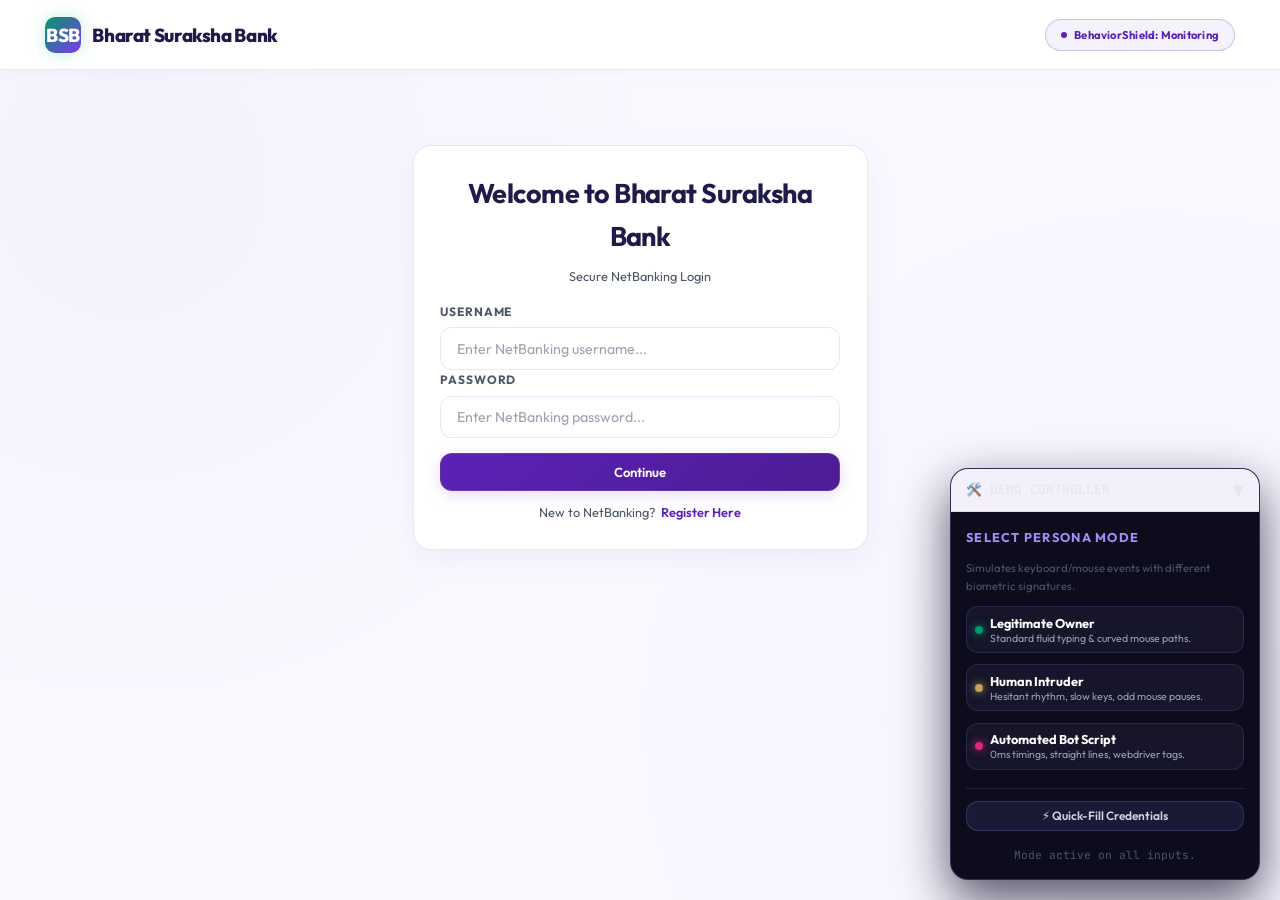
==== commit cc3d9ce8: "Implement persistent SQLite database layer, biometric events seeding, and password helpers for Phase" ====
--- a/static/bank.html
+++ b/static/bank.html
@@ -5,6 +5,7 @@
   <meta name="viewport" content="width=device-width, initial-scale=1.0">
   <title>Bharat Suraksha Bank — Premium Internet Banking</title>
   <link rel="stylesheet" href="/static/css/style.css?v=4">
+  <link rel="manifest" href="/static/manifest.json">
   <style>
     /* Premium layout overrides */
     .bank-logo {
@@ -163,17 +164,99 @@
        ========================================== -->
   <div id="auth-container" style="max-width: 500px; margin: 5rem auto 0; padding: 0 1.5rem;">
     
-    <!-- VIEW 0: USERNAME SEARCH & GATE -->
+    <!-- VIEW 0: LOGIN GATE -->
     <div id="username-view" class="card card-glass">
       <h2 class="mb-2 text-center">Welcome to Bharat Suraksha Bank</h2>
-      <p class="text-muted text-center text-sm mb-4">Secure Online Banking Login</p>
+      <p class="text-muted text-center text-sm mb-4">Secure NetBanking Login</p>
       
-      <div class="form-group mb-4">
+      <div class="form-group mb-3">
         <label class="form-label" for="start-username">Username</label>
         <input type="text" id="start-username" class="form-input" placeholder="Enter NetBanking username..." autocomplete="off" required>
       </div>
 
+      <div class="form-group mb-4">
+        <label class="form-label" for="start-password">Password</label>
+        <input type="password" id="start-password" class="form-input" placeholder="Enter NetBanking password..." autocomplete="off" required>
+      </div>
+
       <button id="btn-next-step" class="btn btn-primary btn-block">Continue</button>
+      
+      <div class="text-center mt-3 text-sm">
+        <span class="text-muted">New to NetBanking?</span>
+        <a href="#" id="link-show-register" class="text-brand fw-600" style="text-decoration: none; margin-left: 0.25rem;">Register Here</a>
+      </div>
+    </div>
+
+    <!-- VIEW 0.5: REGISTRATION WIZARD -->
+    <div id="register-view" class="card card-glass hidden" style="max-height: 85vh; overflow-y: auto; padding-right: 0.5rem;">
+      <h2 class="mb-2 text-center">Create NetBanking Account</h2>
+      <p class="text-muted text-center text-sm mb-3">Register your details to get started</p>
+      
+      <div class="form-group mb-2">
+        <label class="form-label" for="reg-username">Username</label>
+        <input type="text" id="reg-username" class="form-input" placeholder="Choose username..." autocomplete="off" required>
+      </div>
+
+      <div class="form-group mb-2">
+        <label class="form-label" for="reg-password">Password</label>
+        <input type="password" id="reg-password" class="form-input" placeholder="Choose password..." autocomplete="off" required>
+      </div>
+
+      <div class="flex gap-2">
+        <div class="form-group mb-2 flex-1">
+          <label class="form-label" for="reg-first-name">First Name</label>
+          <input type="text" id="reg-first-name" class="form-input" placeholder="First Name" autocomplete="off" required>
+        </div>
+        <div class="form-group mb-2 flex-1">
+          <label class="form-label" for="reg-last-name">Last Name</label>
+          <input type="text" id="reg-last-name" class="form-input" placeholder="Last Name" autocomplete="off" required>
+        </div>
+      </div>
+
+      <div class="form-group mb-2">
+        <label class="form-label" for="reg-email">Email Address</label>
+        <input type="email" id="reg-email" class="form-input" placeholder="name@domain.com" autocomplete="off" required>
+      </div>
+
+      <div class="form-group mb-2">
+        <label class="form-label" for="reg-mobile">Mobile Number</label>
+        <input type="text" id="reg-mobile" class="form-input" placeholder="10-digit mobile number" autocomplete="off" required>
+      </div>
+
+      <div class="flex gap-2">
+        <div class="form-group mb-3 flex-1">
+          <label class="form-label" for="reg-city">City</label>
+          <input type="text" id="reg-city" class="form-input" placeholder="City" autocomplete="off" required>
+        </div>
+        <div class="form-group mb-3 flex-1">
+          <label class="form-label" for="reg-dob">Date of Birth</label>
+          <input type="date" id="reg-dob" class="form-input" required>
+        </div>
+      </div>
+
+      <div class="flex gap-3 mt-2">
+        <button id="reg-back-login" class="btn btn-secondary btn-block">Back</button>
+        <button id="reg-submit-btn" class="btn btn-primary btn-block">Register</button>
+      </div>
+    </div>
+
+    <!-- VIEW 0.6: ACCOUNT CREATED CARD -->
+    <div id="created-view" class="card card-glass hidden text-center">
+      <h2 class="mb-2 text-center" style="color: var(--green);">✓ Account Created!</h2>
+      <p class="text-muted text-sm mb-4">Your NetBanking account has been successfully initialized.</p>
+      
+      <div class="mb-4" style="background: var(--bg-surface); padding: 1rem; border-radius: var(--radius); border: 1px solid var(--border-color);">
+        <div class="text-sm text-secondary mb-1">Generated Account Number</div>
+        <div id="created-account-number" class="text-xl fw-700 text-brand text-mono mb-3">BSB0000000</div>
+        
+        <div class="text-sm text-secondary mb-1">Your Dynamic Behavioral Passphrase</div>
+        <div id="created-passphrase" class="text-xl fw-700 text-cyan text-mono p-2" style="background: rgba(6, 182, 212, 0.08); border-radius: 4px;">Passphrase@123</div>
+        <p class="text-muted text-xs mt-2" style="max-width: 90%; margin-left: auto; margin-right: auto; line-height: 1.3;">
+          IMPORTANT: You must memorize this passphrase. This is your second-factor behavioral biometric signature. You will type this to log in.
+        </p>
+      </div>
+
+      <button id="created-proceed-btn" class="btn btn-primary btn-block">Proceed to Login / Enrollment</button>
     </div>
 
     <!-- VIEW 1: ENROLLMENT WIZARD -->
@@ -285,13 +368,28 @@
           🏠 Overview Dashboard
         </div>
         <div class="bank-sidebar-item" id="tab-nav-transfer">
-          💸 Send Money
+          💸 Fund Transfer
+        </div>
+        <div class="bank-sidebar-item" id="tab-nav-bills">
+          🔌 Bill Payments
+        </div>
+        <div class="bank-sidebar-item" id="tab-nav-upi">
+          📱 UPI Transfers
         </div>
         <div class="bank-sidebar-item" id="tab-nav-payees">
           👥 Manage Payees
         </div>
         <div class="bank-sidebar-item" id="tab-nav-statements">
-          📄 Account Statements
+          📄 Statements & Audit
+        </div>
+        <div class="bank-sidebar-item" id="tab-nav-fd">
+          💰 Fixed Deposits
+        </div>
+        <div class="bank-sidebar-item" id="tab-nav-profile">
+          👤 Profile Settings
+        </div>
+        <div class="bank-sidebar-item" id="tab-nav-support">
+          🛠️ Customer Care
         </div>
       </nav>
 
@@ -514,6 +612,285 @@
         </div>
       </div>
 
+      <!-- TAB 5: BILL PAYMENTS -->
+      <div id="page-bills" class="card card-glass hidden" style="max-width: 650px;">
+        <h2 class="mb-1">🔌 Utility Bill Payments</h2>
+        <p class="text-sm text-secondary mb-4">Pay utility, telecom, and insurance bills instantly.</p>
+
+        <div class="form-group mb-3">
+          <label class="form-label" for="bill-category">Select Biller / Category</label>
+          <select id="bill-category" class="form-input">
+            <option value="Electricity">Electricity Bill (State Discoms)</option>
+            <option value="Water">Water Supply Authority</option>
+            <option value="Gas">Piped Gas Authority</option>
+            <option value="Mobile Recharge">Mobile Prepaid / Postpaid Recharge</option>
+            <option value="Insurance">Life / General Insurance Premium</option>
+          </select>
+        </div>
+
+        <div class="form-group mb-3">
+          <label class="form-label" for="bill-consumer-id">Consumer ID / Mobile Number</label>
+          <input type="text" id="bill-consumer-id" class="form-input" placeholder="e.g. 102983748 or 9876543210" autocomplete="off" required>
+        </div>
+
+        <div class="form-group mb-4">
+          <label class="form-label" for="bill-amount">Payment Amount (₹)</label>
+          <input type="number" id="bill-amount" class="form-input" placeholder="Enter amount to pay..." min="1" step="any" required>
+        </div>
+
+        <button id="bill-submit-btn" class="btn btn-primary btn-block">Authorize & Pay Bill</button>
+      </div>
+
+      <!-- TAB 6: UPI TRANSFERS -->
+      <div id="page-upi" class="flex flex-col gap-6 hidden" style="max-width: 750px;">
+        <div style="display: grid; grid-template-columns: 1.2fr 0.8fr; gap: 1.5rem;">
+          
+          <div class="card card-glass">
+            <h2 class="mb-1">📱 UPI Instant Transfer</h2>
+            <p class="text-sm text-secondary mb-4">Transfer money instantly to any VPA / UPI ID.</p>
+
+            <div class="form-group mb-3">
+              <label class="form-label" for="upi-vpa">Recipient VPA / UPI ID</label>
+              <input type="text" id="upi-vpa" class="form-input text-mono" placeholder="e.g. username@okaxis" autocomplete="off" required>
+            </div>
+
+            <div class="form-group mb-4">
+              <label class="form-label" for="upi-amount">Amount (₹)</label>
+              <input type="number" id="upi-amount" class="form-input" placeholder="Enter transfer amount..." min="1" required>
+            </div>
+
+            <button id="upi-submit-btn" class="btn btn-primary btn-block">Send Money via UPI</button>
+          </div>
+
+          <div class="card card-glass text-center flex flex-col items-center justify-center">
+            <h3 class="mb-2">Your Personal QR Code</h3>
+            <p class="text-xs text-muted mb-4">Scan this code to receive funds into your savings account.</p>
+            
+            <div style="background: white; padding: 1rem; border-radius: var(--radius); margin: 0 auto; width: 170px; height: 170px; display: flex; align-items: center; justify-content: center; border: 1px solid var(--border-color);">
+              <div style="position: relative; width: 150px; height: 150px; background: repeating-conic-gradient(from 45deg, #000 0% 25%, #fff 0% 50%) 50% / 20px 20px;">
+                <div style="position: absolute; top: 30px; left: 30px; width: 90px; height: 90px; background: white; display: flex; align-items: center; justify-content: center; font-family: var(--font-mono); font-size: 0.7rem; font-weight: 700; color: var(--brand);">BSB UPI</div>
+              </div>
+            </div>
+            
+            <p class="text-sm text-brand text-mono mt-4 fw-600" id="upi-my-vpa">username@bsb</p>
+          </div>
+          
+        </div>
+      </div>
+
+      <!-- TAB 7: FIXED DEPOSITS -->
+      <div id="page-fd" class="flex flex-col gap-6 hidden" style="max-width: 800px;">
+        <div style="display: grid; grid-template-columns: 1.2fr 0.8fr; gap: 1.5rem;">
+          
+          <div class="card card-glass">
+            <h2 class="mb-1">💰 Book Fixed Deposit</h2>
+            <p class="text-sm text-secondary mb-4">Invest your savings in high-yield Fixed Deposits.</p>
+
+            <div class="form-group mb-3">
+              <label class="form-label" for="fd-amount">Principal Amount (₹)</label>
+              <input type="number" id="fd-amount" class="form-input" placeholder="Min ₹10,000" min="10000" required>
+            </div>
+
+            <div class="form-group mb-3">
+              <label class="form-label" for="fd-tenure">Tenure (Years)</label>
+              <select id="fd-tenure" class="form-input">
+                <option value="1" data-rate="6.8">1 Year (6.8% p.a.)</option>
+                <option value="3" data-rate="7.2">3 Years (7.2% p.a.)</option>
+                <option value="5" data-rate="7.5">5 Years (7.5% p.a.)</option>
+              </select>
+            </div>
+
+            <div class="mb-4" style="background: rgba(6, 182, 212, 0.05); padding: 0.75rem; border-radius: var(--radius); border: 1px dashed var(--cyan);">
+              <div class="flex justify-between text-sm mb-1">
+                <span class="text-secondary">Maturity Amount:</span>
+                <span class="fw-700 text-cyan" id="fd-calc-maturity">₹ 10,680.00</span>
+              </div>
+              <div class="flex justify-between text-sm">
+                <span class="text-secondary">Interest Earned:</span>
+                <span class="fw-700 text-green" id="fd-calc-interest">₹ 680.00</span>
+              </div>
+            </div>
+
+            <button id="fd-submit-btn" class="btn btn-primary btn-block">Confirm FD Booking</button>
+          </div>
+
+          <div class="card card-glass">
+            <h3 class="mb-3">FD Rate Card</h3>
+            <div class="flex flex-col gap-3">
+              <div class="p-2 flex justify-between items-center" style="background: var(--bg-surface); border-radius: 4px;">
+                <div>
+                  <div class="fw-600 text-sm">Short Term</div>
+                  <div class="text-xs text-muted">1 Year</div>
+                </div>
+                <div class="text-brand fw-700 text-lg">6.80%</div>
+              </div>
+              
+              <div class="p-2 flex justify-between items-center" style="background: var(--bg-surface); border-radius: 4px;">
+                <div>
+                  <div class="fw-600 text-sm">Medium Term</div>
+                  <div class="text-xs text-muted">3 Years</div>
+                </div>
+                <div class="text-cyan fw-700 text-lg">7.20%</div>
+              </div>
+
+              <div class="p-2 flex justify-between items-center" style="background: var(--bg-surface); border-radius: 4px;">
+                <div>
+                  <div class="fw-600 text-sm">Long Term</div>
+                  <div class="text-xs text-muted">5 Years</div>
+                </div>
+                <div class="text-green fw-700 text-lg">7.50%</div>
+              </div>
+            </div>
+            
+            <div class="text-xs text-muted mt-4">
+              * Senior citizens qualify for an additional +0.50% interest p.a. on all tenures.
+            </div>
+          </div>
+          
+        </div>
+      </div>
+
+      <!-- TAB 8: PROFILE & SECURITY CENTRE -->
+      <div id="page-profile" class="flex flex-col gap-6 hidden" style="max-width: 800px;">
+        <div style="display: grid; grid-template-columns: 1fr 1fr; gap: 1.5rem;">
+          
+          <div class="card card-glass">
+            <h2 class="mb-3">👤 Personal Profile</h2>
+            <div class="flex flex-col gap-2 text-sm">
+              <div class="flex justify-between border-b pb-1" style="border-bottom: 1px solid var(--border-color);">
+                <span class="text-secondary">First Name</span>
+                <span class="fw-600 text-brand" id="prof-first-name">-</span>
+              </div>
+              <div class="flex justify-between border-b pb-1" style="border-bottom: 1px solid var(--border-color);">
+                <span class="text-secondary">Last Name</span>
+                <span class="fw-600 text-brand" id="prof-last-name">-</span>
+              </div>
+              <div class="flex justify-between border-b pb-1" style="border-bottom: 1px solid var(--border-color);">
+                <span class="text-secondary">Email</span>
+                <span class="fw-600" id="prof-email">-</span>
+              </div>
+              <div class="flex justify-between border-b pb-1" style="border-bottom: 1px solid var(--border-color);">
+                <span class="text-secondary">Mobile</span>
+                <span class="fw-600" id="prof-mobile">-</span>
+              </div>
+              <div class="flex justify-between border-b pb-1" style="border-bottom: 1px solid var(--border-color);">
+                <span class="text-secondary">City</span>
+                <span class="fw-600" id="prof-city">-</span>
+              </div>
+            </div>
+          </div>
+
+          <div class="card card-glass">
+            <h3 class="mb-3">🔒 Change NetBanking Password</h3>
+            
+            <div class="form-group mb-2">
+              <label class="form-label" for="prof-old-pass">Current Password</label>
+              <input type="password" id="prof-old-pass" class="form-input" placeholder="Enter current password...">
+            </div>
+
+            <div class="form-group mb-3">
+              <label class="form-label" for="prof-new-pass">New Password</label>
+              <input type="password" id="prof-new-pass" class="form-input" placeholder="Enter new password...">
+            </div>
+
+            <button id="prof-pass-btn" class="btn btn-secondary btn-block">Update Password</button>
+          </div>
+          
+        </div>
+
+        <div class="card card-glass">
+          <h3 class="mb-1">🛡️ Login History & Audit Centre</h3>
+          <p class="text-sm text-secondary mb-4">Audit log of the last 5 security events recorded for your credentials.</p>
+          
+          <table class="data-table">
+            <thead>
+              <tr>
+                <th>Date & Time</th>
+                <th>Device Class</th>
+                <th>IP Address</th>
+                <th>Risk Score</th>
+                <th>Authentication Status</th>
+              </tr>
+            </thead>
+            <tbody id="profile-audit-table-body">
+              <!-- Loaded dynamically -->
+            </tbody>
+          </table>
+        </div>
+      </div>
+
+      <!-- TAB 9: CUSTOMER CARE -->
+      <div id="page-support" class="flex flex-col gap-6 hidden" style="max-width: 800px;">
+        <div style="display: grid; grid-template-columns: 1.2fr 0.8fr; gap: 1.5rem;">
+          
+          <div class="card card-glass">
+            <h2 class="mb-1">🛠️ Log a Support Ticket</h2>
+            <p class="text-sm text-secondary mb-4">Report discrepancies, frauds, or general inquiries to customer care.</p>
+
+            <div class="form-group mb-3">
+              <label class="form-label" for="support-category">Inquiry Category</label>
+              <select id="support-category" class="form-input">
+                <option value="Transaction Discrepancy">Transaction Discrepancy</option>
+                <option value="Suspicious Alert Override">Suspicious Alert / Security Override</option>
+                <option value="Card Blocking">Card Blocking Request</option>
+                <option value="KYC Updates">KYC Queries</option>
+              </select>
+            </div>
+
+            <div class="form-group mb-4">
+              <label class="form-label" for="support-message">Description</label>
+              <textarea id="support-message" class="form-input" rows="4" placeholder="Detail your issue here..." style="resize: none;" required></textarea>
+            </div>
+
+            <button id="support-submit-btn" class="btn btn-primary btn-block">Submit Ticket</button>
+          </div>
+
+          <div class="card card-glass">
+            <h3 class="mb-3">Frequently Asked Questions</h3>
+            <div class="flex flex-col gap-3">
+              <details style="background: var(--bg-surface); padding: 0.5rem; border-radius: 4px; cursor: pointer;">
+                <summary class="fw-600 text-sm">What is BehaviorShield protection?</summary>
+                <p class="text-xs text-muted mt-2">
+                  BehaviorShield uses advanced behavioral biometrics to monitor your typing cadence and mouse movement speed. Even if an attacker steals your passwords, they cannot duplicate your movement rhythm, preventing fraud.
+                </p>
+              </details>
+              
+              <details style="background: var(--bg-surface); padding: 0.5rem; border-radius: 4px; cursor: pointer;">
+                <summary class="fw-600 text-sm">How does the 24-hour payee cooldown work?</summary>
+                <p class="text-xs text-muted mt-2">
+                  When you register a new payee, there is a 24-hour security window. During this time, transfers to that payee are limited to ₹5,000 as a safeguard against immediate transfer attempts by intruders.
+                </p>
+              </details>
+
+              <details style="background: var(--bg-surface); padding: 0.5rem; border-radius: 4px; cursor: pointer;">
+                <summary class="fw-600 text-sm">What should I do if my account is frozen?</summary>
+                <p class="text-xs text-muted mt-2">
+                  If the system detects anomalies, it may freeze the session. Please contact the security operations desk (our demo dashboard unfreeze control) to unfreeze the session.
+                </p>
+              </details>
+            </div>
+          </div>
+          
+        </div>
+
+        <div class="card card-glass">
+          <h3 class="mb-2">Your Registered Care Tickets</h3>
+          <table class="data-table">
+            <thead>
+              <tr>
+                <th>Ticket ID</th>
+                <th>Category</th>
+                <th>Description Summary</th>
+                <th>Logged At</th>
+                <th>Status</th>
+              </tr>
+            </thead>
+            <tbody id="support-tickets-table-body">
+              <!-- Loaded dynamically -->
+            </tbody>
+          </table>
+        </div>
+      </div>
     </main>
 
   </div>
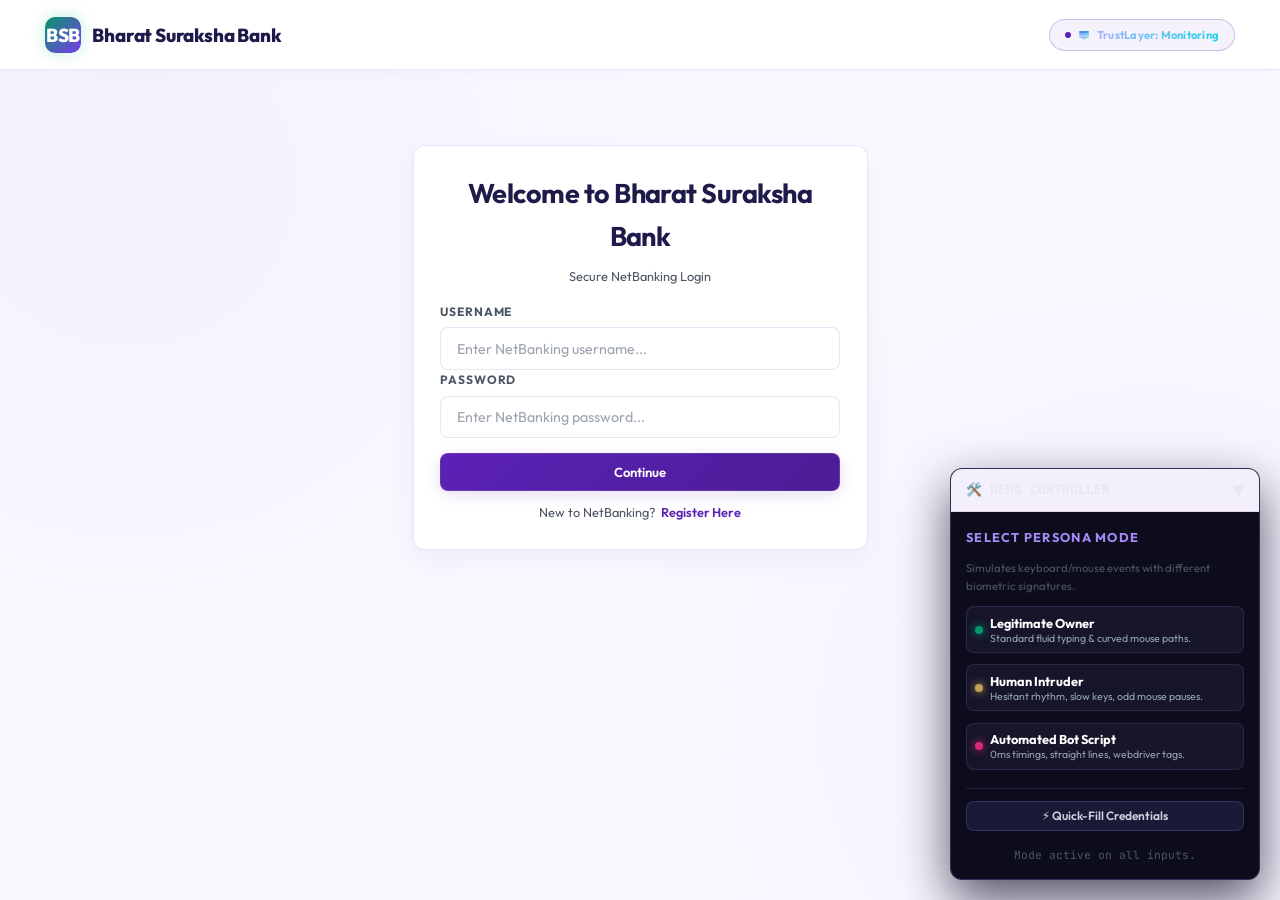
==== commit 2373141b: "docs & features: Finalize Phase II POC deliverables and system fixes - Staged full suite of Phase II" ====
--- a/static/bank.html
+++ b/static/bank.html
@@ -3,8 +3,8 @@
 <head>
   <meta charset="UTF-8">
   <meta name="viewport" content="width=device-width, initial-scale=1.0">
-  <title>Bharat Suraksha Bank — Premium Internet Banking</title>
-  <link rel="stylesheet" href="/static/css/style.css?v=4">
+  <title>Bharat Suraksha Bank â€” Premium Internet Banking</title>
+  <link rel="stylesheet" href="/static/css/style.css?v=5">
   <link rel="manifest" href="/static/manifest.json">
   <style>
     /* Premium layout overrides */
@@ -140,6 +140,46 @@
       text-transform: uppercase;
       letter-spacing: 0.05em;
     }
+
+    /* Mobile Responsive Overrides */
+    .mobile-menu-btn {
+      display: none !important;
+    }
+
+    @media (max-width: 768px) {
+      .mobile-menu-btn {
+        display: inline-flex !important;
+        align-items: center;
+        justify-content: center;
+        background: none;
+        border: none;
+        color: var(--text-primary);
+        font-size: 1.6rem;
+        cursor: pointer;
+        padding: 0 0.5rem;
+        outline: none;
+      }
+      .dashboard-layout {
+        height: calc(100vh - 70px);
+      }
+      .sidebar.bank-nav-sidebar {
+        position: fixed;
+        top: 70px;
+        left: -280px;
+        width: 280px;
+        height: calc(100vh - 70px);
+        z-index: 999;
+        transition: left 0.3s cubic-bezier(0.4, 0, 0.2, 1);
+        box-shadow: 10px 0 25px rgba(0, 0, 0, 0.35);
+        background: #ffffff;
+      }
+      .sidebar.bank-nav-sidebar.open {
+        left: 0;
+      }
+      .dashboard-content-area {
+        padding: 1.25rem;
+      }
+    }
   </style>
 </head>
 <body class="bank-page">
@@ -147,13 +187,23 @@
   <!-- Main Bank Header Navigation -->
   <header class="navbar">
     <div class="navbar-brand">
+      <button id="mobile-menu-btn" class="mobile-menu-btn">â˜°</button>
+      <!-- Bank Logo -->
       <div class="bank-logo">BSB</div>
-      <span>Bharat Suraksha Bank</span>
+      <span style="font-weight: 800; letter-spacing: -0.01em;">Bharat Suraksha Bank</span>
     </div>
     <div class="navbar-actions">
-      <div class="shield-badge" id="sdk-status-badge">
+      <div class="shield-badge" id="sdk-status-badge" style="display:flex;align-items:center;gap:6px;">
         <div class="shield-dot"></div>
-        <span id="sdk-status-text">BehaviorShield: Monitoring</span>
+        <!-- TrustLayer micro-logo in badge -->
+        <svg width="14" height="14" viewBox="0 0 36 36" fill="none" xmlns="http://www.w3.org/2000/svg" style="flex-shrink:0;">
+          <defs><linearGradient id="tl-nav" x1="0" y1="0" x2="36" y2="36" gradientUnits="userSpaceOnUse"><stop offset="0%" stop-color="#6366f1"/><stop offset="100%" stop-color="#22d3ee"/></linearGradient></defs>
+          <rect x="5" y="20" width="26" height="5" rx="2.5" fill="url(#tl-nav)" opacity="0.4"/>
+          <rect x="5" y="14" width="26" height="5" rx="2.5" fill="url(#tl-nav)" opacity="0.65"/>
+          <rect x="5" y="8" width="26" height="6" rx="3" fill="url(#tl-nav)"/>
+          <path d="M18 30 L8 23 L28 23 Z" fill="url(#tl-nav)" opacity="0.45"/>
+        </svg>
+        <span id="sdk-status-text" style="font-size:0.75rem; font-weight:700; background:linear-gradient(90deg,#a5b4fc,#22d3ee); -webkit-background-clip:text; -webkit-text-fill-color:transparent; background-clip:text;">TrustLayer: Monitoring</span>
       </div>
       <button class="btn btn-ghost btn-sm" id="logout-btn" style="display: none;">Logout</button>
     </div>
@@ -166,25 +216,27 @@
     
     <!-- VIEW 0: LOGIN GATE -->
     <div id="username-view" class="card card-glass">
-      <h2 class="mb-2 text-center">Welcome to Bharat Suraksha Bank</h2>
-      <p class="text-muted text-center text-sm mb-4">Secure NetBanking Login</p>
-      
-      <div class="form-group mb-3">
-        <label class="form-label" for="start-username">Username</label>
-        <input type="text" id="start-username" class="form-input" placeholder="Enter NetBanking username..." autocomplete="off" required>
-      </div>
-
-      <div class="form-group mb-4">
-        <label class="form-label" for="start-password">Password</label>
-        <input type="password" id="start-password" class="form-input" placeholder="Enter NetBanking password..." autocomplete="off" required>
-      </div>
-
-      <button id="btn-next-step" class="btn btn-primary btn-block">Continue</button>
-      
-      <div class="text-center mt-3 text-sm">
-        <span class="text-muted">New to NetBanking?</span>
-        <a href="#" id="link-show-register" class="text-brand fw-600" style="text-decoration: none; margin-left: 0.25rem;">Register Here</a>
-      </div>
+      <form id="username-form" onsubmit="event.preventDefault();">
+        <h2 class="mb-2 text-center">Welcome to Bharat Suraksha Bank</h2>
+        <p class="text-muted text-center text-sm mb-4">Secure NetBanking Login</p>
+        
+        <div class="form-group mb-3">
+          <label class="form-label" for="start-username">Username</label>
+          <input type="text" id="start-username" class="form-input" placeholder="Enter NetBanking username..." autocomplete="off" required>
+        </div>
+
+        <div class="form-group mb-4">
+          <label class="form-label" for="start-password">Password</label>
+          <input type="password" id="start-password" class="form-input" placeholder="Enter NetBanking password..." autocomplete="off" required>
+        </div>
+
+        <button id="btn-next-step" type="submit" class="btn btn-primary btn-block">Continue</button>
+        
+        <div class="text-center mt-3 text-sm">
+          <span class="text-muted">New to NetBanking?</span>
+          <a href="#" id="link-show-register" class="text-brand fw-600" style="text-decoration: none; margin-left: 0.25rem;">Register Here</a>
+        </div>
+      </form>
     </div>
 
     <!-- VIEW 0.5: REGISTRATION WIZARD -->
@@ -234,15 +286,27 @@
         </div>
       </div>
 
+      <div class="form-group mb-3">
+        <label class="form-label" for="reg-account-type">Account Type</label>
+        <select id="reg-account-type" class="form-input">
+          <option value="savings">Savings Account</option>
+          <option value="current">Current Account</option>
+          <option value="salary">Salary Account</option>
+        </select>
+      </div>
+
       <div class="flex gap-3 mt-2">
         <button id="reg-back-login" class="btn btn-secondary btn-block">Back</button>
         <button id="reg-submit-btn" class="btn btn-primary btn-block">Register</button>
       </div>
+      <p class="text-xs text-muted text-center mt-2" style="line-height:1.4;">
+        After registration, you will receive a personal passphrase. Memorise it â€” it is your behavioral login key.
+      </p>
     </div>
 
     <!-- VIEW 0.6: ACCOUNT CREATED CARD -->
     <div id="created-view" class="card card-glass hidden text-center">
-      <h2 class="mb-2 text-center" style="color: var(--green);">✓ Account Created!</h2>
+      <h2 class="mb-2 text-center" style="color: var(--green);">âœ“ Account Created!</h2>
       <p class="text-muted text-sm mb-4">Your NetBanking account has been successfully initialized.</p>
       
       <div class="mb-4" style="background: var(--bg-surface); padding: 1rem; border-radius: var(--radius); border: 1px solid var(--border-color);">
@@ -268,18 +332,19 @@
 
       <div class="text-center mb-4">
         <h5 class="mb-1">Target Passphrase</h5>
-        <div id="enroll-passphrase-display" class="text-mono text-brand fw-700 text-xl" style="background: var(--bg-surface); padding: 0.6rem; border-radius: var(--radius);">
-          SecureAuth@India1
-        </div>
-      </div>
-
-      <div class="form-group mb-3">
+        <div id="enroll-passphrase-display" class="text-mono text-brand fw-700 text-xl" style="background: var(--bg-surface); padding: 0.6rem; border-radius: var(--radius);"></div>
+      </div>
+
+      <form id="enroll-form" onsubmit="event.preventDefault();" class="form-group mb-3">
         <div class="flex justify-between items-center">
           <label class="form-label" for="enroll-input">Type passphrase</label>
           <span class="text-mono text-xs text-secondary" id="enroll-progress-text">Sample 0/5</span>
         </div>
-        <input type="text" id="enroll-input" class="form-input text-center text-mono" autocomplete="off" placeholder="Type here and press Enter...">
-      </div>
+        <div class="flex gap-2">
+          <input type="text" id="enroll-input" class="form-input text-center text-mono flex-1" autocomplete="off" placeholder="Type here and press Enter...">
+          <button id="enroll-submit-btn" type="submit" class="btn btn-primary" style="padding: 0.5rem 1rem; font-size: 0.85rem; border-radius: var(--radius); font-weight: 600;">Submit</button>
+        </div>
+      </form>
 
       <div class="score-bar mb-4">
         <div id="enroll-progress-bar" class="score-bar-fill green" style="width: 0%;"></div>
@@ -287,10 +352,10 @@
 
       <!-- Mouse tracing container -->
       <div id="enroll-mouse-step" class="hidden mt-4">
-        <h5 class="mb-1">Biometric Mouse Calibration</h5>
-        <p class="text-muted text-xs">Trace the curved coordinate path from START to END to record cursor rhythm.</p>
+        <h5>Biometric Mouse Calibration</h5>
+        <p class="text-muted text-xs">Trace the zigzag coordinate path from START to END to record cursor rhythm.</p>
         <div class="enroll-path-canvas" id="mouse-path-area" style="overflow: hidden;">
-          <span class="path-label" id="path-instruction-label" style="font-family: var(--font-mono); font-size: 0.72rem; text-transform: uppercase; letter-spacing: 0.1em; color: var(--cyan); z-index: 10;">Trace curve left to right</span>
+          <span class="path-label" id="path-instruction-label" style="font-family: var(--font-mono); font-size: 0.72rem; text-transform: uppercase; letter-spacing: 0.1em; color: var(--cyan); z-index: 10;">Trace zigzag left to right</span>
           <svg viewBox="0 0 560 150" width="100%" height="150" style="position: absolute; top:0; left:0;">
             <!-- Grid Lines -->
             <line x1="0" y1="25" x2="560" y2="25" stroke="rgba(6, 182, 212, 0.06)" stroke-width="1"/>
@@ -306,8 +371,8 @@
             <line x1="400" y1="0" x2="400" y2="150" stroke="rgba(6, 182, 212, 0.06)" stroke-width="1"/>
             <line x1="480" y1="0" x2="480" y2="150" stroke="rgba(6, 182, 212, 0.06)" stroke-width="1"/>
 
-            <!-- S-Curve Path -->
-            <path id="calibration-svg-path" d="M 40 75 Q 150 20 280 75 T 520 75" stroke="var(--border-bright)" stroke-width="2.5" fill="none" stroke-dasharray="6 4"/>
+            <!-- Zigzag Path with 5 sharp turns -->
+            <path id="calibration-svg-path" d="M 40 75 L 120 25 L 200 125 L 280 25 L 360 125 L 440 25 L 520 75" stroke="var(--border-bright)" stroke-width="2.5" fill="none" stroke-dasharray="6 4"/>
             
             <!-- START radar marker -->
             <circle cx="40" cy="75" r="18" stroke="var(--cyan)" stroke-width="1" fill="none" stroke-dasharray="4 2" style="opacity: 0.5; transform-origin: 40px 75px; animation: spin 8s linear infinite;"/>
@@ -323,7 +388,7 @@
             <path id="dynamic-trace-path" d="" stroke="var(--green)" stroke-width="2.5" fill="none" style="opacity: 0.8; stroke-linecap: round;"/>
           </svg>
         </div>
-        <div id="calibration-success" class="text-sm text-center text-mono hidden" style="color: var(--green); font-weight: 700;">✓ Mouse signature calibrated successfully</div>
+        <div id="calibration-success" class="text-sm text-center text-mono hidden" style="color: var(--green); font-weight: 700;">âœ“ Mouse signature calibrated successfully</div>
       </div>
 
       <div class="flex gap-3 mt-4">
@@ -334,23 +399,25 @@
 
     <!-- VIEW 2: LOGIN VIEW -->
     <div id="login-view" class="card card-glass hidden">
-      <h2 class="mb-2 text-center">Verify Credentials</h2>
-      <p id="login-message" class="text-muted text-center text-sm mb-4">Complete authentication to enter.</p>
-      
-      <div class="form-group mb-3">
-        <label class="form-label" for="login-username-readonly">Username</label>
-        <input type="text" id="login-username-readonly" class="form-input" readonly>
-      </div>
-
-      <div class="form-group mb-4">
-        <label class="form-label" for="login-password">Passphrase</label>
-        <input type="password" id="login-password" class="form-input text-mono" placeholder="Type enrolled passphrase..." autocomplete="off" required>
-      </div>
-
-      <div class="flex gap-3">
-        <button id="login-back" class="btn btn-secondary btn-block">Back</button>
-        <button id="login-submit" class="btn btn-primary btn-block">Log In</button>
-      </div>
+      <form id="login-form" onsubmit="event.preventDefault();">
+        <h2 class="mb-2 text-center">Verify Credentials</h2>
+        <p id="login-message" class="text-muted text-center text-sm mb-4">Complete authentication to enter.</p>
+        
+        <div class="form-group mb-3">
+          <label class="form-label" for="login-username-readonly">Username</label>
+          <input type="text" id="login-username-readonly" class="form-input" readonly>
+        </div>
+
+        <div class="form-group mb-4">
+          <label class="form-label" for="login-password">Passphrase</label>
+          <input type="password" id="login-password" class="form-input text-mono" placeholder="Type enrolled passphrase..." autocomplete="off" required>
+        </div>
+
+        <div class="flex gap-3">
+          <button id="login-back" type="button" class="btn btn-secondary btn-block">Back</button>
+          <button id="login-submit" type="submit" class="btn btn-primary btn-block">Log In</button>
+        </div>
+      </form>
     </div>
 
   </div>
@@ -365,31 +432,31 @@
       <div class="sidebar-header" style="margin-top: 0;">NetBanking Menu</div>
       <nav class="sidebar-nav">
         <div class="bank-sidebar-item active" id="tab-nav-dashboard">
-          🏠 Overview Dashboard
+          &#x1F3E0; Overview Dashboard
         </div>
         <div class="bank-sidebar-item" id="tab-nav-transfer">
-          💸 Fund Transfer
+          &#x1F4B8; Fund Transfer
         </div>
         <div class="bank-sidebar-item" id="tab-nav-bills">
-          🔌 Bill Payments
+          &#x1F50C; Bill Payments
         </div>
         <div class="bank-sidebar-item" id="tab-nav-upi">
-          📱 UPI Transfers
+          &#x1F4F1; UPI Transfers
         </div>
         <div class="bank-sidebar-item" id="tab-nav-payees">
-          👥 Manage Payees
+          &#x1F465; Manage Payees
         </div>
         <div class="bank-sidebar-item" id="tab-nav-statements">
-          📄 Statements & Audit
+          &#x1F4C4; Statements & Audit
         </div>
         <div class="bank-sidebar-item" id="tab-nav-fd">
-          💰 Fixed Deposits
+          &#x1F4B0; Fixed Deposits
         </div>
         <div class="bank-sidebar-item" id="tab-nav-profile">
-          👤 Profile Settings
+          &#x1F464; Profile Settings
         </div>
         <div class="bank-sidebar-item" id="tab-nav-support">
-          🛠️ Customer Care
+          &#x1F6E0;&#xFE0F; Customer Care
         </div>
       </nav>
 
@@ -421,24 +488,24 @@
         <!-- Welcome banner -->
         <div class="card card-glass" style="background: linear-gradient(90deg, #0d2354 0%, #081224 100%);">
           <h2 style="color: #fff;">Welcome back, <span id="hello-user">Customer</span></h2>
-          <p class="text-sm text-secondary">Secured continuously by Solaris BehaviorShield. Last login: Today from registered device.</p>
+          <p class="text-sm text-secondary">Secured continuously by Solaris TrustLayer. Last login: Today from registered device.</p>
         </div>
 
         <!-- Account Sum Grid -->
         <div class="bank-summary-grid">
           <div class="deposit-card">
             <span class="deposit-label">Savings Account (Primary)</span>
-            <div class="deposit-val balance-amount">₹ 4,23,891.50</div>
+            <div class="deposit-val balance-amount">&#x20B9; 4,23,891.50</div>
             <p class="text-xs text-muted mt-1">A/C: ******7129</p>
           </div>
           <div class="deposit-card">
             <span class="deposit-label">Current Account (Business)</span>
-            <div class="deposit-val">₹ 12,85,910.00</div>
+            <div class="deposit-val">&#x20B9; 12,85,910.00</div>
             <p class="text-xs text-muted mt-1">A/C: ******8904</p>
           </div>
           <div class="deposit-card">
             <span class="deposit-label">Vishwa Term Deposit</span>
-            <div class="deposit-val">₹ 5,00,000.00</div>
+            <div class="deposit-val">&#x20B9; 5,00,000.00</div>
             <p class="text-xs text-muted mt-1">Matures: 12 Dec 2026</p>
           </div>
         </div>
@@ -469,19 +536,19 @@
             <h4 class="mb-3">Quick Utilities</h4>
             <div class="quick-actions">
               <button class="quick-action-btn" onclick="switchBankTab('transfer')">
-                <span class="icon">💸</span>
+                <span class="icon">&#x1F4B8;</span>
                 <span>Send Money</span>
               </button>
               <button class="quick-action-btn" onclick="switchBankTab('payees')">
-                <span class="icon">➕</span>
+                <span class="icon">&#x2795;</span>
                 <span>Add Payee</span>
               </button>
               <button class="quick-action-btn" onclick="switchBankTab('statements')">
-                <span class="icon">📄</span>
+                <span class="icon">&#x1F4C4;</span>
                 <span>Statements</span>
               </button>
               <button class="quick-action-btn" id="btn-mock-support" onclick="alert('Secured session support connected.')">
-                <span class="icon">📞</span>
+                <span class="icon">&#x1F4DE;</span>
                 <span>Help Desk</span>
               </button>
             </div>
@@ -490,7 +557,7 @@
             <div class="mt-4 p-4" style="background: var(--bg-card-alt); border-radius: var(--radius-lg); border: 1px solid var(--border);">
               <div class="flex justify-between text-sm mb-1">
                 <strong>Home Loan Repayment</strong>
-                <span class="text-mono">₹ 14,35,000 / ₹ 20,000,000</span>
+                <span class="text-mono">&#x20B9; 14,35,000 / &#x20B9; 20,000,000</span>
               </div>
               <div class="score-bar">
                 <div class="score-bar-fill blue" style="width: 71%;"></div>
@@ -524,7 +591,7 @@
 
         <div class="form-group mb-3">
           <label class="form-label" for="tx-amount">Transfer Amount (INR)</label>
-          <input type="number" id="tx-amount" class="form-input text-mono" placeholder="₹ Enter amount to transfer..." autocomplete="off">
+          <input type="number" id="tx-amount" class="form-input text-mono" placeholder="&#x20B9; Enter amount to transfer..." autocomplete="off">
         </div>
 
         <div class="form-group mb-4">
@@ -590,7 +657,7 @@
                 <option value="CREDIT">Credit Entries Only</option>
               </select>
             </div>
-            <button id="stmt-download" class="btn btn-secondary">📥 Mock PDF Statement</button>
+            <button id="stmt-download" class="btn btn-secondary">&#x1F4E5; Mock PDF Statement</button>
           </div>
 
           <!-- Statements table -->
@@ -600,8 +667,8 @@
                 <th>Transaction Date</th>
                 <th>Transaction Reference ID</th>
                 <th>Description</th>
-                <th>Debit (₹)</th>
-                <th>Credit (₹)</th>
+                <th>Debit (&#x20B9;)</th>
+                <th>Credit (&#x20B9;)</th>
                 <th>Result</th>
               </tr>
             </thead>
@@ -614,7 +681,7 @@
 
       <!-- TAB 5: BILL PAYMENTS -->
       <div id="page-bills" class="card card-glass hidden" style="max-width: 650px;">
-        <h2 class="mb-1">🔌 Utility Bill Payments</h2>
+        <h2 class="mb-1">&#x1F50C; Utility Bill Payments</h2>
         <p class="text-sm text-secondary mb-4">Pay utility, telecom, and insurance bills instantly.</p>
 
         <div class="form-group mb-3">
@@ -634,7 +701,7 @@
         </div>
 
         <div class="form-group mb-4">
-          <label class="form-label" for="bill-amount">Payment Amount (₹)</label>
+          <label class="form-label" for="bill-amount">Payment Amount (&#x20B9;)</label>
           <input type="number" id="bill-amount" class="form-input" placeholder="Enter amount to pay..." min="1" step="any" required>
         </div>
 
@@ -643,10 +710,10 @@
 
       <!-- TAB 6: UPI TRANSFERS -->
       <div id="page-upi" class="flex flex-col gap-6 hidden" style="max-width: 750px;">
-        <div style="display: grid; grid-template-columns: 1.2fr 0.8fr; gap: 1.5rem;">
+        <div class="bank-grid-split-2">
           
           <div class="card card-glass">
-            <h2 class="mb-1">📱 UPI Instant Transfer</h2>
+            <h2 class="mb-1">&#x1F4F1; UPI Instant Transfer</h2>
             <p class="text-sm text-secondary mb-4">Transfer money instantly to any VPA / UPI ID.</p>
 
             <div class="form-group mb-3">
@@ -655,7 +722,7 @@
             </div>
 
             <div class="form-group mb-4">
-              <label class="form-label" for="upi-amount">Amount (₹)</label>
+              <label class="form-label" for="upi-amount">Amount (&#x20B9;)</label>
               <input type="number" id="upi-amount" class="form-input" placeholder="Enter transfer amount..." min="1" required>
             </div>
 
@@ -680,15 +747,15 @@
 
       <!-- TAB 7: FIXED DEPOSITS -->
       <div id="page-fd" class="flex flex-col gap-6 hidden" style="max-width: 800px;">
-        <div style="display: grid; grid-template-columns: 1.2fr 0.8fr; gap: 1.5rem;">
+        <div class="bank-grid-split-2">
           
           <div class="card card-glass">
-            <h2 class="mb-1">💰 Book Fixed Deposit</h2>
+            <h2 class="mb-1">&#x1F4B0; Book Fixed Deposit</h2>
             <p class="text-sm text-secondary mb-4">Invest your savings in high-yield Fixed Deposits.</p>
 
             <div class="form-group mb-3">
-              <label class="form-label" for="fd-amount">Principal Amount (₹)</label>
-              <input type="number" id="fd-amount" class="form-input" placeholder="Min ₹10,000" min="10000" required>
+              <label class="form-label" for="fd-amount">Principal Amount (&#x20B9;)</label>
+              <input type="number" id="fd-amount" class="form-input" placeholder="Min &#x20B9;10,000" min="10000" required>
             </div>
 
             <div class="form-group mb-3">
@@ -703,11 +770,11 @@
             <div class="mb-4" style="background: rgba(6, 182, 212, 0.05); padding: 0.75rem; border-radius: var(--radius); border: 1px dashed var(--cyan);">
               <div class="flex justify-between text-sm mb-1">
                 <span class="text-secondary">Maturity Amount:</span>
-                <span class="fw-700 text-cyan" id="fd-calc-maturity">₹ 10,680.00</span>
+                <span class="fw-700 text-cyan" id="fd-calc-maturity">&#x20B9; 10,680.00</span>
               </div>
               <div class="flex justify-between text-sm">
                 <span class="text-secondary">Interest Earned:</span>
-                <span class="fw-700 text-green" id="fd-calc-interest">₹ 680.00</span>
+                <span class="fw-700 text-green" id="fd-calc-interest">&#x20B9; 680.00</span>
               </div>
             </div>
 
@@ -752,10 +819,10 @@
 
       <!-- TAB 8: PROFILE & SECURITY CENTRE -->
       <div id="page-profile" class="flex flex-col gap-6 hidden" style="max-width: 800px;">
-        <div style="display: grid; grid-template-columns: 1fr 1fr; gap: 1.5rem;">
+        <div class="bank-grid-split-equal">
           
           <div class="card card-glass">
-            <h2 class="mb-3">👤 Personal Profile</h2>
+            <h2 class="mb-3">&#x1F464; Personal Profile</h2>
             <div class="flex flex-col gap-2 text-sm">
               <div class="flex justify-between border-b pb-1" style="border-bottom: 1px solid var(--border-color);">
                 <span class="text-secondary">First Name</span>
@@ -781,7 +848,7 @@
           </div>
 
           <div class="card card-glass">
-            <h3 class="mb-3">🔒 Change NetBanking Password</h3>
+            <h3 class="mb-3">&#x1F512; Change NetBanking Password</h3>
             
             <div class="form-group mb-2">
               <label class="form-label" for="prof-old-pass">Current Password</label>
@@ -799,7 +866,7 @@
         </div>
 
         <div class="card card-glass">
-          <h3 class="mb-1">🛡️ Login History & Audit Centre</h3>
+          <h3 class="mb-1">&#x1F6E1;&#xFE0F; Login History & Audit Centre</h3>
           <p class="text-sm text-secondary mb-4">Audit log of the last 5 security events recorded for your credentials.</p>
           
           <table class="data-table">
@@ -821,10 +888,10 @@
 
       <!-- TAB 9: CUSTOMER CARE -->
       <div id="page-support" class="flex flex-col gap-6 hidden" style="max-width: 800px;">
-        <div style="display: grid; grid-template-columns: 1.2fr 0.8fr; gap: 1.5rem;">
+        <div class="bank-grid-split-2">
           
           <div class="card card-glass">
-            <h2 class="mb-1">🛠️ Log a Support Ticket</h2>
+            <h2 class="mb-1">&#x1F6E0;&#xFE0F; Log a Support Ticket</h2>
             <p class="text-sm text-secondary mb-4">Report discrepancies, frauds, or general inquiries to customer care.</p>
 
             <div class="form-group mb-3">
@@ -849,16 +916,16 @@
             <h3 class="mb-3">Frequently Asked Questions</h3>
             <div class="flex flex-col gap-3">
               <details style="background: var(--bg-surface); padding: 0.5rem; border-radius: 4px; cursor: pointer;">
-                <summary class="fw-600 text-sm">What is BehaviorShield protection?</summary>
+                <summary class="fw-600 text-sm">What is TrustLayer protection?</summary>
                 <p class="text-xs text-muted mt-2">
-                  BehaviorShield uses advanced behavioral biometrics to monitor your typing cadence and mouse movement speed. Even if an attacker steals your passwords, they cannot duplicate your movement rhythm, preventing fraud.
+                  TrustLayer uses advanced behavioral biometrics to monitor your typing cadence and mouse movement speed. Even if an attacker steals your passwords, they cannot duplicate your movement rhythm, preventing fraud.
                 </p>
               </details>
               
               <details style="background: var(--bg-surface); padding: 0.5rem; border-radius: 4px; cursor: pointer;">
                 <summary class="fw-600 text-sm">How does the 24-hour payee cooldown work?</summary>
                 <p class="text-xs text-muted mt-2">
-                  When you register a new payee, there is a 24-hour security window. During this time, transfers to that payee are limited to ₹5,000 as a safeguard against immediate transfer attempts by intruders.
+                  When you register a new payee, there is a 24-hour security window. During this time, transfers to that payee are limited to &#x20B9;5,000 as a safeguard against immediate transfer attempts by intruders.
                 </p>
               </details>
 
@@ -900,8 +967,8 @@
        ========================================== -->
   <aside class="demo-controller" id="demo-widget">
     <div class="demo-ctrl-header" id="demo-widget-toggle">
-      <span class="text-mono fw-700 text-sm">🛠️ DEMO CONTROLLER</span>
-      <span id="demo-toggle-icon">▼</span>
+      <span class="text-mono fw-700 text-sm">&#x1F6E0;&#xFE0F; DEMO CONTROLLER</span>
+      <span id="demo-toggle-icon">&#x25BC;</span>
     </div>
     
     <div class="demo-ctrl-body">
@@ -933,7 +1000,7 @@
       </button>
 
       <div class="live-sdk-status">
-        <button id="btn-quick-fill" class="btn btn-secondary btn-sm btn-block">⚡ Quick-Fill Credentials</button>
+        <button id="btn-quick-fill" class="btn btn-secondary btn-sm btn-block">&#x26A1; Quick-Fill Credentials</button>
         <div id="sim-telemetry-hud" class="mt-2 p-2 text-xs text-mono" style="background: var(--bg-input); border: 1px solid var(--border); border-radius: var(--radius-sm); color: var(--cyan); display: none;">
           <div class="flex justify-between"><span>Key Speed:</span><span><strong id="sim-key-speed">-</strong> CPM</span></div>
           <div class="flex justify-between"><span>Avg Dwell:</span><span><strong id="sim-avg-dwell">-</strong> ms</span></div>
@@ -953,7 +1020,7 @@
   <!-- Fullscreen Matrix Freeze -->
   <div id="freeze-overlay" class="freeze-overlay hidden">
     <div class="freeze-box">
-      <div class="freeze-icon">🚨</div>
+      <div class="freeze-icon">&#x1F6A8;</div>
       <h2>Session Frozen</h2>
       <p>Continuous biometric checks detected highly anomalous keystroke and mouse rhythms during this session.</p>
       <p class="text-sm">Bharat Suraksha Bank security engine has locked this session to prevent fraud. Please contact customer care.</p>
@@ -967,41 +1034,43 @@
   <!-- Amber Mid Passphrase Challenge -->
   <div id="challenge-backdrop" class="challenge-modal-backdrop hidden">
     <div class="challenge-modal">
-      <h3>Identity Verification</h3>
-      <p>Due to a change in your typing rhythm, please verify your identity by re-typing the baseline passphrase:</p>
-      <div class="text-mono text-center text-brand fw-700 mb-4" style="background: var(--bg-surface); padding: 0.5rem; border-radius: var(--radius); font-size: 1.2rem;">
-        SecureAuth@India1
-      </div>
-      <div class="form-group mb-4">
-        <input type="text" id="challenge-input" class="form-input text-center text-mono" placeholder="Type baseline passphrase here..." autocomplete="off">
-        <div id="challenge-error" class="text-sm text-brand mt-1 hidden" style="color: var(--red);">Verification failed. Try again.</div>
-      </div>
-      <div class="flex justify-between items-center">
-        <span class="text-xs text-muted" id="challenge-attempts">Attempts remaining: 3</span>
-        <button id="challenge-submit-btn" class="btn btn-primary btn-sm">Verify Identity</button>
-      </div>
+      <form id="challenge-form" onsubmit="event.preventDefault();">
+        <h3>Identity Verification</h3>
+        <p>Due to a change in your typing rhythm, please verify your identity by re-typing the baseline passphrase:</p>
+        <div id="challenge-passphrase-display" class="text-mono text-center text-brand fw-700 mb-4" style="background: var(--bg-surface); padding: 0.5rem; border-radius: var(--radius); font-size: 1.2rem;"></div>
+        <div class="form-group mb-4">
+          <input type="text" id="challenge-input" class="form-input text-center text-mono" placeholder="Type baseline passphrase here..." autocomplete="off">
+          <div id="challenge-error" class="text-sm text-brand mt-1 hidden" style="color: var(--red);">Verification failed. Try again.</div>
+        </div>
+        <div class="flex justify-between items-center">
+          <span class="text-xs text-muted" id="challenge-attempts">Attempts remaining: 3</span>
+          <button id="challenge-submit-btn" type="submit" class="btn btn-primary btn-sm">Verify Identity</button>
+        </div>
+      </form>
     </div>
   </div>
 
   <!-- Amber High OTP Modal -->
   <div id="otp-backdrop" class="challenge-modal-backdrop hidden">
     <div class="challenge-modal" style="border-color: var(--amber);">
-      <h3>Enhanced Verification Required</h3>
-      <p>Due to suspicious session activity, a one-time passcode (OTP) has been sent to your registered mobile.</p>
-      <div class="form-group mb-4">
-        <input type="text" id="otp-input" class="form-input text-center text-mono" placeholder="------" maxlength="6" autocomplete="off" style="font-size: 1.5rem; letter-spacing: 0.5em;">
-        <div id="otp-error" class="text-sm text-brand mt-1 hidden" style="color: var(--red);">Invalid verification code. Try again.</div>
-      </div>
-      <div class="flex justify-between items-center">
-        <button id="otp-cancel-btn" class="btn btn-ghost btn-sm">Cancel</button>
-        <button id="otp-submit-btn" class="btn btn-primary btn-sm">Submit Code</button>
-      </div>
+      <form id="otp-form" onsubmit="event.preventDefault();">
+        <h3>Enhanced Verification Required</h3>
+        <p>Due to suspicious session activity, a one-time passcode (OTP) has been sent to your registered mobile.</p>
+        <div class="form-group mb-4">
+          <input type="text" id="otp-input" class="form-input text-center text-mono" placeholder="------" maxlength="6" autocomplete="off" style="font-size: 1.5rem; letter-spacing: 0.5em;">
+          <div id="otp-error" class="text-sm text-brand mt-1 hidden" style="color: var(--red);">Invalid verification code. Try again.</div>
+        </div>
+        <div class="flex justify-between items-center">
+          <button id="otp-cancel-btn" type="button" class="btn btn-ghost btn-sm">Cancel</button>
+          <button id="otp-submit-btn" type="submit" class="btn btn-primary btn-sm">Submit Code</button>
+        </div>
+      </form>
     </div>
   </div>
 
   <!-- Script tags -->
-  <script src="/static/js/sdk.js?v=3"></script>
-  <script src="/static/js/bank.js?v=3"></script>
+  <script src="/static/js/sdk.js?v=4"></script>
+  <script src="/static/js/bank.js?v=4"></script>
 
 </body>
 </html>
--- a/static/css/style.css
+++ b/static/css/style.css
@@ -1,5 +1,5 @@
 /* ============================================================================
-   BehaviorShield — style.css
+   TRUSTLAYER — style.css
    Vanguard Cyber HUD & Purple Fintech Design System
    Team SOLARIS | Cyber Security Hackathon 2026 | MNNIT Allahabad
    ============================================================================ */
@@ -10,69 +10,69 @@
    DESIGN TOKENS (Default: Dashboard-page Enterprise Dark Theme)
    ============================================================================ */
 :root {
-  /* --- Colors --- */
-  --bg-base:        #080f1d;
-  --bg-surface:     #0c1527;
-  --bg-card:        rgba(17, 27, 50, 0.7);
-  --bg-card-alt:    rgba(30, 41, 59, 0.45);
-  --bg-input:       #030914;
-  --bg-overlay:     rgba(8, 15, 29, 0.95);
-
-  /* --- Cyber Accent Neons --- */
-  --brand:          #3b82f6; /* Cyber Blue */
-  --brand-dim:      #1d4ed8;
-  --brand-glow:     rgba(59, 130, 246, 0.3);
+  /* --- Colors (Corporate Slate & Deep Charcoal) --- */
+  --bg-base:        #0f172a; /* Slate 900 */
+  --bg-surface:     #1e293b; /* Slate 800 */
+  --bg-card:        #1e293b; /* Solid slate panels */
+  --bg-card-alt:    #334155; /* Slate 700 */
+  --bg-input:       #0f172a; /* Slate 900 */
+  --bg-overlay:     rgba(15, 23, 42, 0.95);
+
+  /* --- Professional Accents (Clean Corporate Cobalt Blue & Sky Blue) --- */
+  --brand:          #3b82f6; /* Royal/Cobalt Blue */
+  --brand-dim:      #2563eb;
+  --brand-glow:     rgba(59, 130, 246, 0.08);
   
-  --cyan:           #06b6d4; /* Tech Cyan */
-  --cyan-dim:       #0891b2;
-  --cyan-glow:      rgba(6, 182, 212, 0.3);
+  --cyan:           #0ea5e9; /* Soft Sky Blue */
+  --cyan-dim:       #0284c7;
+  --cyan-glow:      rgba(14, 165, 233, 0.08);
   
-  --indigo:         #6366f1; /* WebSocket Purple */
-  --indigo-glow:    rgba(99, 102, 241, 0.25);
-
-  /* --- Threat level metrics --- */
-  --green:          #10b981; /* Secure Green */
+  --indigo:         #6366f1; /* Slate Indigo */
+  --indigo-glow:    rgba(99, 102, 241, 0.08);
+
+  /* --- Threat level metrics (Corporate High-Contrast Alert System) --- */
+  --green:          #10b981; /* Standard Emerald Green */
   --green-dim:      #059669;
-  --green-glow:     rgba(16, 185, 129, 0.25);
+  --green-glow:     rgba(16, 185, 129, 0.12);
   
   --amber:          #f59e0b; /* Alert Amber */
   --amber-dim:      #d97706;
-  --amber-glow:     rgba(245, 158, 11, 0.25);
+  --amber-glow:     rgba(245, 158, 11, 0.12);
   
-  --orange:         #f97316; /* Restricted Orange */
-  --orange-glow:    rgba(249, 115, 22, 0.35);
+  --orange:         #ea580c; /* Warning Orange */
+  --orange-glow:    rgba(234, 88, 12, 0.15);
   
-  --red:            #f43f5e; /* Critical Red */
-  --red-dim:        #e11d48;
-  --red-glow:       rgba(244, 63, 94, 0.35);
-  --red-critical:   #881337;
+  --red:            #ef4444; /* Standard Red */
+  --red-dim:        #dc2626;
+  --red-glow:       rgba(239, 68, 68, 0.15);
+  --red-critical:   #991b1b;
 
   /* --- Text --- */
-  --text-primary:   #f8fafc;
-  --text-secondary: #94a3b8;
-  --text-muted:     #475569;
-  --text-faint:     #1e293b;
+  --text-primary:   #f8fafc; /* Slate 50 */
+  --text-secondary: #94a3b8; /* Slate 400 */
+  --text-muted:     #64748b; /* Slate 500 */
+  --text-faint:     #334155; /* Slate 700 */
 
   /* --- Typography --- */
   --font-sans:      'Outfit', system-ui, -apple-system, sans-serif;
   --font-mono:      'JetBrains Mono', monospace;
 
-  /* --- Border Colors --- */
-  --border:         rgba(30, 58, 138, 0.4);
-  --border-light:   rgba(59, 130, 246, 0.2);
-  --border-bright:  rgba(6, 182, 212, 0.45);
+  /* --- Border Colors (Sharp, Corporate Borders) --- */
+  --border:         #334155; /* Slate 700 */
+  --border-light:   #475569; /* Slate 600 */
+  --border-bright:  #3b82f6; /* Slate 500 */
 
   /* --- Sizing --- */
-  --radius-sm:      6px;
-  --radius:         12px;
-  --radius-lg:      18px;
-  --radius-xl:      28px;
-
-  /* --- Shadows & Glows --- */
-  --shadow-card:    0 8px 32px 0 rgba(0, 0, 0, 0.6);
-  --shadow-glow:    0 0 25px var(--brand-glow);
-  --shadow-cyan:    0 0 25px var(--cyan-glow);
-  --shadow-red:     0 0 25px var(--red-glow);
+  --radius-sm:      4px;
+  --radius:         8px;   /* Sharper corners for enterprise grade feel */
+  --radius-lg:      12px;
+  --radius-xl:      16px;
+
+  /* --- Shadows (Soft, Realistic Elevations) --- */
+  --shadow-card:    0 4px 6px -1px rgba(0, 0, 0, 0.1), 0 2px 4px -1px rgba(0, 0, 0, 0.06), 0 10px 15px -3px rgba(0, 0, 0, 0.1);
+  --shadow-glow:    0 4px 12px rgba(59, 130, 246, 0.05);
+  --shadow-cyan:    0 4px 12px rgba(14, 165, 233, 0.05);
+  --shadow-red:     0 4px 12px rgba(239, 68, 68, 0.05);
 }
 
 /* ============================================================================
@@ -257,8 +257,6 @@
    ============================================================================ */
 .card {
   background: var(--bg-card);
-  backdrop-filter: blur(16px);
-  -webkit-backdrop-filter: blur(16px);
   border: 1px solid var(--border);
   border-radius: var(--radius-lg);
   padding: 1.75rem;
@@ -268,19 +266,12 @@
   overflow: hidden;
 }
 
-/* Cyber corner decoration only active on dashboard page */
+/* Cyber corner decoration disabled for clean layout */
 .card::before {
-  content: '';
-  position: absolute;
-  top: 0; left: 0;
-  width: 12px; height: 12px;
-  border-top: 2px solid rgba(59, 130, 246, 0.4);
-  border-left: 2px solid rgba(59, 130, 246, 0.4);
-  pointer-events: none;
-  border-top-left-radius: var(--radius-lg);
+  display: none;
 }
 .bank-page .card::before {
-  display: none; /* Hide raw cyber corners on bank simulator portal */
+  display: none;
 }
 
 .card:hover {
@@ -288,8 +279,8 @@
   box-shadow: var(--shadow-card);
 }
 .dashboard-page .card:hover {
-  border-color: rgba(59, 130, 246, 0.35);
-  box-shadow: var(--shadow-card), 0 0 20px rgba(59, 130, 246, 0.08);
+  border-color: var(--border-light);
+  box-shadow: var(--shadow-card);
 }
 .bank-page .card:hover {
   border-color: rgba(91, 33, 182, 0.25);
@@ -300,13 +291,12 @@
   background: var(--bg-card);
 }
 .dashboard-page .card-glass {
-  background: rgba(8, 15, 30, 0.75);
-  border: 1px solid rgba(6, 182, 212, 0.25);
-  box-shadow: var(--shadow-card), 0 8px 32px 0 rgba(6, 182, 212, 0.03);
+  background: var(--bg-surface);
+  border: 1px solid var(--border);
+  box-shadow: var(--shadow-card);
 }
 .dashboard-page .card-glass::before {
-  border-top: 2px solid var(--cyan);
-  border-left: 2px solid var(--cyan);
+  display: none;
 }
 
 .card-glow {
@@ -856,12 +846,19 @@
    EVENT & FRAUD HEARTBEAT FEED
    ============================================================================ */
 .log-feed {
-  display: flex;
-  flex-direction: column;
-  gap: 0.5rem;
+  display: block;
   max-height: 400px;
   overflow-y: auto;
   padding-right: 0.25rem;
+  padding-bottom: 2rem;
+}
+
+.session-list-card::after {
+  content: "";
+  display: block;
+  height: 1.5rem;
+  width: 100%;
+  flex-shrink: 0;
 }
 
 .log-item {
@@ -875,6 +872,7 @@
   border-left: 3px solid var(--event-color, var(--border));
   transition: all 0.2s ease;
   animation: slideIn 0.3s ease;
+  margin-bottom: 0.5rem;
 }
 .log-item:hover {
   background: rgba(30, 41, 59, 0.4);
@@ -950,13 +948,13 @@
 .breakdown-item.med  .breakdown-bar-fill { background: linear-gradient(90deg, var(--amber-dim), var(--amber)); }
 
 .breakdown-label {
-  font-size: 0.8rem;
+  font-size: 0.72rem;
   color: var(--text-primary);
-  width: 190px;
+  width: 160px;
   flex-shrink: 0;
-  white-space: nowrap;
-  overflow: hidden;
-  text-overflow: ellipsis;
+  white-space: normal;
+  word-break: break-word;
+  line-height: 1.25;
 }
 
 .breakdown-value {
@@ -1089,11 +1087,29 @@
 /* ============================================================================
    PAGE-SPECIFIC: SOC DASHBOARD
    ============================================================================ */
-.dashboard-page { display: flex; height: 100vh; overflow: hidden; background: var(--bg-base); }
+/* Lock html+body when dashboard is active — must override the base body min-height:100vh */
+html:has(body.dashboard-page) {
+  height: 100%;
+  overflow: hidden;
+}
+body.dashboard-page {
+  height: 100%;
+  min-height: 0 !important;   /* override base body { min-height: 100vh } */
+  overflow: hidden !important;
+}
+
+.dashboard-page {
+  display: flex;
+  height: 100dvh;             /* dynamic viewport height — accounts for browser chrome */
+  max-height: 100dvh;
+  overflow: hidden;
+  background: var(--bg-base);
+}
 
 .sidebar {
   width: 250px;
   flex-shrink: 0;
+  min-height: 0;              /* flex child must have min-height:0 to allow scroll */
   background: rgba(8, 15, 30, 0.95);
   border-right: 1px solid var(--border);
   display: flex;
@@ -1115,7 +1131,8 @@
 .sidebar-logo .logo-icon {
   width: 40px;
   height: 40px;
-  background: linear-gradient(135deg, var(--brand), var(--cyan));
+  background: rgba(15, 23, 42, 0.4);
+  border: 1px solid rgba(99, 102, 241, 0.25);
   border-radius: 12px;
   display: flex;
   align-items: center;
@@ -1123,7 +1140,7 @@
   font-size: 1.25rem;
   color: #fff;
   flex-shrink: 0;
-  box-shadow: 0 0 15px var(--cyan-glow);
+  box-shadow: 0 0 12px rgba(34, 211, 238, 0.2);
 }
 
 .sidebar-logo .logo-text h3 { font-size: 1rem; font-weight: 800; color: #fff; }
@@ -1160,12 +1177,14 @@
 }
 
 .main-content {
-  flex: 1;
+  flex: 1 1 0;                /* flex-basis:0 forces it to respect the parent height */
+  min-height: 0;              /* critical: prevents flex children from overflowing */
   overflow-y: auto;
   padding: 2rem;
   display: flex;
   flex-direction: column;
   gap: 1.5rem;
+  /* NO height/max-height here — let flexbox handle sizing within .dashboard-page */
 }
 
 /* WebSocket Status Widget */
@@ -1480,3 +1499,144 @@
   border-color: rgba(167, 139, 250, 0.15) !important;
   color: var(--indigo) !important;
 }
+
+/* ============================================================================
+   SOC COMMAND CENTER & ALERT CARDS EXTENSIONS
+   ============================================================================ */
+.mini-stat-card {
+  background: var(--bg-card);
+  border: 1px solid var(--border);
+  border-radius: var(--radius-lg);
+  padding: 1.25rem;
+  box-shadow: var(--shadow-card);
+  transition: border-color 0.2s ease, transform 0.2s ease;
+}
+.mini-stat-card:hover {
+  border-color: var(--border-light);
+  transform: translateY(-1px);
+}
+
+.alert-card {
+  background: var(--bg-card);
+  border: 1px solid var(--border);
+  border-radius: var(--radius-lg);
+  padding: 1.25rem;
+  display: flex;
+  flex-direction: column;
+  justify-content: space-between;
+  gap: 0.75rem;
+  position: relative;
+  transition: all 0.22s cubic-bezier(0.4, 0, 0.2, 1);
+  cursor: pointer;
+}
+.alert-card:hover {
+  transform: translateY(-2px);
+  border-color: var(--border-light);
+  box-shadow: var(--shadow-card), 0 4px 20px rgba(59, 130, 246, 0.05);
+}
+.alert-card.selected {
+  border-color: var(--brand);
+  background: rgba(59, 130, 246, 0.04);
+  box-shadow: 0 0 15px rgba(59, 130, 246, 0.08);
+}
+.alert-card.terminated {
+  opacity: 0.65;
+  filter: grayscale(35%);
+  border-style: dashed;
+}
+.alert-card.terminated:hover {
+  opacity: 0.95;
+  filter: none;
+}
+.alert-card-header {
+  display: flex;
+  justify-content: space-between;
+  align-items: flex-start;
+}
+.alert-card-body {
+  display: flex;
+  justify-content: space-between;
+  align-items: center;
+}
+.alert-card-score-wrapper {
+  text-align: right;
+}
+.alert-card-score {
+  font-size: 1.5rem;
+  font-weight: 800;
+  font-family: var(--font-mono);
+}
+.alert-card-footer {
+  display: flex;
+  justify-content: space-between;
+  align-items: center;
+  border-top: 1px solid var(--border);
+  padding-top: 0.65rem;
+  margin-top: 0.15rem;
+}
+
+.evidence-item {
+  transition: all 0.2s ease;
+}
+.evidence-item:hover {
+  background: rgba(255, 255, 255, 0.04) !important;
+  border-color: var(--border-light) !important;
+}
+
+/* Responsive Bharat Suraksha Bank Grid Layouts */
+.bank-grid-split-2 {
+  display: grid;
+  grid-template-columns: 1.2fr 0.8fr;
+  gap: 1.5rem;
+}
+
+.bank-grid-split-equal {
+  display: grid;
+  grid-template-columns: 1fr 1fr;
+  gap: 1.5rem;
+}
+
+@media (max-width: 768px) {
+  .bank-grid-split-2,
+  .bank-grid-split-equal {
+    grid-template-columns: 1fr !important;
+  }
+}
+
+/* Guide Panel High-Contrast Scrollbar */
+.guide-panel ::-webkit-scrollbar-thumb {
+  background: rgba(6, 182, 212, 0.45) !important;
+  border: 1px solid rgba(6, 182, 212, 0.2) !important;
+  border-radius: 99px;
+}
+.guide-panel ::-webkit-scrollbar-thumb:hover {
+  background: var(--cyan) !important;
+}
+.guide-panel ::-webkit-scrollbar-track {
+  background: rgba(15, 23, 42, 0.6) !important;
+}
+
+/* Live Session Counter Animations */
+@keyframes pulse-live {
+  0% { transform: scale(1); opacity: 0.5; }
+  100% { transform: scale(1.4); opacity: 1; }
+}
+@keyframes pulse-pop {
+  0% { transform: scale(1); box-shadow: 0 0 0 rgba(99, 102, 241, 0.4); }
+  50% { transform: scale(1.05); box-shadow: 0 0 8px rgba(99, 102, 241, 0.5); }
+  100% { transform: scale(1); box-shadow: 0 0 0 rgba(99, 102, 241, 0); }
+}
+.pulse-pop {
+  animation: pulse-pop 0.4s ease-out;
+}
+
+/* Bot Detected Card Pulse Animation */
+@keyframes bot-flash-anim {
+  0%, 100% { border-color: var(--border); box-shadow: none; }
+  25%, 75% { border-color: var(--red-critical); box-shadow: 0 0 15px rgba(239, 68, 68, 0.3); }
+  50% { border-color: #ff0000; box-shadow: 0 0 25px rgba(255, 0, 0, 0.7), inset 0 0 10px rgba(255, 0, 0, 0.2); }
+}
+.bot-flash {
+  animation: bot-flash-anim 1s ease-in-out infinite;
+}
+
